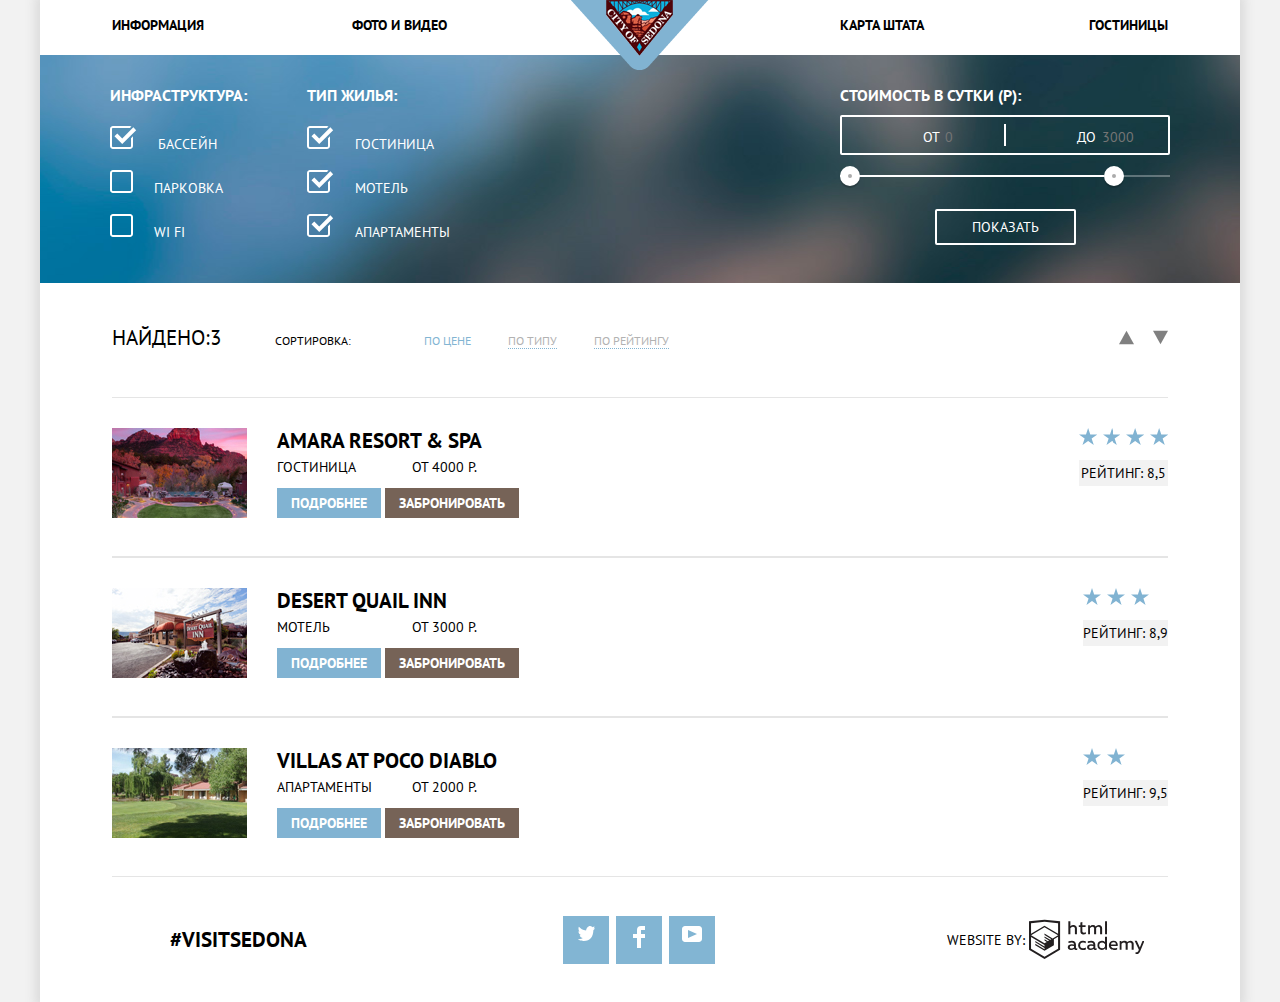
==== catalog.html @ 6112db18 "поправь иконки соц сетей в футере" ====
<!DOCTYPE html>
<html lang="ru">
  <head>
    <meta charset="utf-8">
    <title>HTML Academy: Седона</title>
    <link href="https://fonts.googleapis.com/css?family=PT+Sans:400,700&amp;subset=cyrillic" rel="stylesheet">
    <link href="css/normalize.css" rel="stylesheet"> 
    <link href="css/style.css" rel="stylesheet"> 
  </head>

  <body>
    <div class="main-containter">
      <header class="header">
        <nav class="main-menu">
          <ul class ="main-menu__list">
            <li class="main-menu__item">
              <a class="main-menu__link" href="#">Информация</a>
            </li>
            <li class="main-menu__item">
              <a class="main-menu__link" href="#">Фото и видео</a>
            </li>
            <li class="main-menu__item">
              <a class="main-menu__link" href="#">Карта штата</a>
            </li>
            <li class="main-menu__item">
              <a class="main-menu__link" href="catalog.html">Гостиницы</a>
            </li>
          </ul>
          <a class="main-menu__logo" href="#">
            <img class="menu__logo" src="img/logo.png" alt="Sedona logo" width="138" height="70">
          </a>
        </nav>
      </header>

      <main class="main">
        <section class="hotel-filters">
          <h2 class="visually-hidden">Фильтр выбора отеля</h2>
          <form class="hotel-filters__form" method="get" action="https://echo.htmlacademy.ru">
            <fieldset class="hotel-filters__section">
              <legend class="hotel-filtes__title">Инфраструктура:</legend>
              <div class="hotel-filters__checkbox">
                <img src="img/checkbox-on.svg">
                <input id="filter__pool" type="checkbox" name="pool__item" checked>
                <label class="catalog__label" for="filter__pool">Бассейн</label>
              </div>
              <div class="hotel-filters__checkbox">
                <img src="img/checkbox-off.svg">
                <input id="filter__parking" type="checkbox" name="parking__item">
                <label class="catalog__label" for="filter__parking">Парковка</label>
              </div>
              <div class="hotel-filters__checkbox">
                <img src="img/checkbox-off.svg">
                <input id="filter__wifi" type="checkbox" name="wifi__item">
                <label class="catalog__label" for="filter__wifi">Wi Fi</label>
              </div>
            </fieldset>
            <fieldset class="hotel-filters__section">
              <legend class="hotel-filtes__title">Тип жилья:</legend>
              <div class="hotel-filters__checkbox">
                <img src="img/checkbox-on.svg">
                <input id="filter__hotel" type="checkbox" name="hotel__item" checked>
                <label class="catalog__label" for="filter__hotel">Гостиница</label>
              </div>
              <div class="hotel-filters__checkbox">
                <img src="img/checkbox-on.svg">
                <input id="filter__motel" type="checkbox" name="motel__item" checked>
                <label class="catalog__label" for="filter__motel">Мотель</label>
              </div>
              <div class="hotel-filters__checkbox">
                <img src="img/checkbox-on.svg">
                <input id="filter__apart" type="checkbox" name="apart__item" checked>
                <label class="catalog__label" for="filter__apart">Апартаменты</label>
              </div>
            </fieldset>
            <fieldset class="hotel-filters__section set-price">
              <legend class="hotel-filtes__title">Стоимость в сутки (Р):</legend>
              <div class="hotel-filters__price-range">
                <label class="catalog__label" for="filter-number__from-item">От <input id="filter-number__from-item"  type="number" name="number__from-item" placeholder='0'></label>
                <label class="catalog__label" for="filter-number__before-item">До <input id="filter-number__before-item" type="number" name="number__before-item" placeholder='3000'></label>   
              </div>
              <div class="hotel-filters__price-contorls">
                <p class="visually-hidden">Ползунок</p>
                <div class="scale">
                  <div class="bar"></div>
                </div>
                <div class="range-toggle range-toggle-min"></div>
                <div class="range-toggle range-toggle-max"></div>
              </div>
             <button class="button hotel-search__button" type="submit">Показать</button> 
           </fieldset>
          </form>
        </section>

        <section class="hotel__selected">
          <h2 class="visually-hidden"> Найденные отели</h2>
          <p>Найдено:3</p>
          <span>Сортировка:</span>
          <div class="hotel-sort__list">
            <ul class="sort__types">
              <li class="sort-type__item active"><a href="#">по цене</a></li>
              <li class="sort-type__item"><a href="#">по типу</a></li>
              <li class="sort-type__item"><a href="#">по рейтингу</a></li>
            </ul>
            <ul class="hotel-sort__way">
              <li class="sort-way__item">
                <a href="#">
                <svg width="15" height="15" id="svg" xmlns="http://www.w3.org/2000/svg" width="11" height="10" viewBox="0 0 11 10"><path fill="#231F20" d="M5.5 0L0 10h11z"/>
                </svg>
                </a>
              </li>
              <li class="sort-way__item">
                <a href="#">
                <svg width="15" height="15" id="svg" xmlns="http://www.w3.org/2000/svg" width="11" height="10" viewBox="0 0 11 10"><path fill="#231F20" d="M5.5 10L0 0h11"/></svg>
                </svg>
                </a>
              </li>
            </ul>
          </div>
        </section>
        <section class="hotels">
          <ul class="hotels__list">
            <li class="hotels__item">
                <a href="#" class="hotels__item-photo">
                  <img src="img/hotel-1-preview.jpg" alt="Amara Resort & Spa">
                </a>
                <div class="hotels__item-main">
                  <h2 class="hotels__item-title">Amara Resort & Spa</h2>
                  <div class="hotel__item-text">
                    <p class="hotels__item-type">Гостиница</p>
                    <p class="hotels__item-price">От 4000 р.</p>
                  </div>
                  <a class="about__button button" href="#">Подробнее</a>
                  <a class="rent__button button" href="#">Забронировать</a>
                </div>
                <div class="hotels__item-rating">
                  <div class="hotels__stars-grade star-4pc"></div>
                  <p class="hotels__text-grade">Рейтинг: 8,5</p>
                </div>
            </li>
            <li class="hotels__item">
                <a href="#" class="hotels__item-photo">
                  <img src="img/hotel-2-preview.jpg" alt="Amara Resort & Spa">
                </a>
                <div class="hotels__item-main">
                  <h2 class="hotels__item-title">DESERT QUAIL INN</h2>
                  <div class="hotel__item-text">
                    <p class="hotels__item-type">Мотель</p>
                    <p class="hotels__item-price">От 3000 р.</p>
                  </div>
                  <a class="about__button button" href="#">Подробнее</a>
                  <a class="rent__button button" href="#">Забронировать</a>
                </div>
                <div class="hotels__item-rating">
                  <div class="hotels__stars-grade star-3pc"></div>
                  <p class="hotels__text-grade">Рейтинг: 8,9</p>
                </div>
            </li>
            <li class="hotels__item">
                <a href="#" class="hotels__item-photo">
                  <img src="img/hotel-3-preview.jpg" alt="Amara Resort & Spa">
                </a>
                <div class="hotels__item-main">
                  <h2 class="hotels__item-title">VILLAS AT POCO DIABLO</h2>
                  <div class="hotel__item-text">
                    <p class="hotels__item-type">Апартаменты</p>
                    <p class="hotels__item-price">От 2000 р.</p>
                  </div>
                  <a class="about__button button" href="#">Подробнее</a>
                  <a class="rent__button button" href="#">Забронировать</a>
                </div>
                <div class="hotels__item-rating">
                  <div class="hotels__stars-grade star-2pc"></div>
                  <p class="hotels__text-grade">Рейтинг: 9,5</p>
                </div>
            </li>
          </ul>
        </section>
      </main>

      <footer class="footer">
        <span class="hashtag">#visitsedona</span>
        <ul class="social__list">
          <li class="social__item twitter">
            <span class="visually-hidden">twitter</span>
            <a href="#">
                <svg width="17" height="15" id="svg" xmlns="http://www.w3.org/2000/svg" xmlns:xlink="http://www.w3.org/1999/xlink" width="17" height="15" viewBox="0 0 17 15"><path fill="#FFF" d="M10.95.144c1.685-.496 2.984.27 3.577 1.179.673-.231 1.331-.481 2.011-.708a2.345 2.345 0 0 1-.857 1.768c.685.17 1.304-.491 1.304-.491-.169 1-1.006 1.788-1.563 2.024-.231 6.75-3.175 11.217-10.077 11.082h-.446c-.41 0-4.164-.46-4.898-1.887 2.271.196 3.893-.422 4.693-1.177-.96-.3-2.679-.477-2.979-2.95.349.106.564.228 1.19.119C1.705 8.247.374 7.53.448 5.33c.285.328 1.067.536 1.34.472C1.085 5.561-.182 2.442.894.85c1.818 1.854 3.735 3.606 7.152 3.773C8.254 2.33 9.183.793 10.95.144z"/>
                </svg>
            </a>
          </li>
          <li class="social__item facebook">
            <span class="visually-hidden">facebook</span>
            <a href="#">
                <svg width="12" height="22" id="svg" xmlns="http://www.w3.org/2000/svg" width="12" height="22" viewBox="0 0 12 22"><path fill="#FFF" d="M12 4V0H8a4 4 0 0 0-4 4v4H0v4h4v10h4V12h4V8H8V4h4z"/></svg>
            </a>
          </li>
          <li class="social__item youtube">
            <span class="visually-hidden">youtube</span>
            <a href="#">
                <svg width="20" height="16" id="svg" xmlns="http://www.w3.org/2000/svg" xmlns:xlink="http://www.w3.org/1999/xlink" width="20" height="16" viewBox="0 0 20 16"><path fill="#FFF" d="M17 0H3C1.35 0 0 1.35 0 3v10c0 1.65 1.35 3 3 3h14c1.65 0 3-1.35 3-3V3c0-1.65-1.35-3-3-3zM6.027 11.998V4.002L15.014 8l-8.987 3.998z"/></svg>
            </a>
          </li>
        </ul>
        <div class="footer__copyright">
          <a class="copyright" href="https://htmlacademy.ru/intensive/htmlcss">
          <span> Website by: </span>
            <svg width="115" height="41" id="svg" data-name="Layer 1" xmlns="http://www.w3.org/2000/svg" viewBox="0 0 113 39">
            <path id="svg" d="M46.84 28.22a2.07 2.07 0 0 0 .58-.11v1.4a3.41 3.41 0 0 1-1.24.22 1.75 1.75 0 0 1-1.75-1 5.08 5.08 0 0 1-3.3 1.13c-1.59 0-3.06-.87-3.06-2.68 0-2.24 2.08-2.93 3.9-2.93a11.63 11.63 0 0 1 2.28.26v-.31c0-1.09-.8-1.86-2.3-1.86a7.79 7.79 0 0 0-3.15.67v-1.79a10.72 10.72 0 0 1 3.35-.58c2.48 0 4 1.18 4 3.83v3.14a.57.57 0 0 0 .69.61zm-6.76-1.19a1.42 1.42 0 0 0 1.64 1.29 3.56 3.56 0 0 0 2.53-1v-1.51a10.21 10.21 0 0 0-1.9-.22c-1.1.01-2.27.35-2.27 1.45zM53.06 20.62a5.29 5.29 0 0 1 2.7.67v1.79a4.28 4.28 0 0 0-2.42-.73 2.89 2.89 0 1 0 0 5.76 5.26 5.26 0 0 0 2.55-.67v1.8a6.58 6.58 0 0 1-2.9.6 4.42 4.42 0 0 1-4.72-4.54 4.54 4.54 0 0 1 4.79-4.68zM65.84 28.22a2.07 2.07 0 0 0 .58-.11v1.4a3.41 3.41 0 0 1-1.24.22 1.75 1.75 0 0 1-1.75-1 5.08 5.08 0 0 1-3.3 1.13c-1.59 0-3.06-.87-3.06-2.68 0-2.24 2.08-2.93 3.9-2.93a11.63 11.63 0 0 1 2.28.26v-.31c0-1.09-.8-1.86-2.3-1.86a7.79 7.79 0 0 0-3.15.67v-1.79a10.72 10.72 0 0 1 3.35-.58c2.48 0 4 1.18 4 3.83v3.14a.57.57 0 0 0 .69.61zm-6.76-1.19a1.42 1.42 0 0 0 1.64 1.29 3.56 3.56 0 0 0 2.53-1v-1.51a10.21 10.21 0 0 0-1.9-.22c-1.11.01-2.27.35-2.27 1.45zM76.67 16.85v12.76h-1.76v-1.39a4.07 4.07 0 0 1-3.35 1.62 4.62 4.62 0 0 1 0-9.22 4 4 0 0 1 3.15 1.37v-5.14h2zm-4.76 5.48a2.9 2.9 0 0 0 0 5.8 3 3 0 0 0 2.79-1.84v-2.13a3.06 3.06 0 0 0-2.79-1.83zM82.99 20.62c3.48 0 4.68 2.81 4.12 5.34h-6.58c.22 1.57 1.75 2.22 3.35 2.22a6.41 6.41 0 0 0 2.77-.62v1.68a7.5 7.5 0 0 1-3.14.6c-2.68 0-5-1.53-5-4.61a4.39 4.39 0 0 1 4.48-4.61zm.09 1.62a2.39 2.39 0 0 0-2.57 2.26h4.85a2.06 2.06 0 0 0-2.28-2.26zM89.1 29.61v-8.75h1.73v1.09a4 4 0 0 1 2.92-1.33 3 3 0 0 1 2.73 1.4 4.33 4.33 0 0 1 3.06-1.4 3.21 3.21 0 0 1 3.32 3.52v5.47h-2V24.2a1.67 1.67 0 0 0-1.73-1.84 2.94 2.94 0 0 0-2.17 1.18V29.61h-2V24.2a1.67 1.67 0 0 0-1.73-1.84 3.11 3.11 0 0 0-2.32 1.35v5.91h-2zM111.47 20.86h2l-4.1 9.93c-.95 2.28-2.19 3-3.52 3a5 5 0 0 1-1.15-.15v-1.66a3 3 0 0 0 .89.13c.95 0 1.66-.67 2.17-2l.18-.44-4.16-8.82h2.13l3 6.6zM40.66 1.53v5a4 4 0 0 1 2.83-1.2A3.41 3.41 0 0 1 47.1 8.9v5.41h-2V9.15a1.9 1.9 0 0 0-2-2.1 3.08 3.08 0 0 0-2.44 1.46v5.8h-2V1.53h2zM52.43 2.42v3.12h3.17v1.71h-3.17v4c0 1.15.53 1.53 1.66 1.53a4.71 4.71 0 0 0 1.77-.35v1.68a7.14 7.14 0 0 1-2.35.38 2.68 2.68 0 0 1-3-2.88V7.23h-1.6V5.52h1.57V2.88zM58.1 14.29V5.54h1.73v1.09a4 4 0 0 1 2.92-1.33 3 3 0 0 1 2.73 1.4 4.33 4.33 0 0 1 3.06-1.4 3.21 3.21 0 0 1 3.32 3.52v5.47h-2V8.88a1.67 1.67 0 0 0-1.73-1.84 2.94 2.94 0 0 0-2.17 1.18V14.29h-2V8.88a1.67 1.67 0 0 0-1.73-1.84 3.11 3.11 0 0 0-2.32 1.35v5.91h-2zM74.72 1.52h1.95v12.76h-1.95zM15.44.02h-.16L0 1.62v28l15.28 9.09 15.28-9.09v-28zm13.12 28.45l-13.28 7.9L2 28.47V16.99l13.22 7.87v1.43l-9.07-5.4v1.38l9.11 5.47v1.46l-9.1-5.42v1.38l9.11 5.47 9.19-5.5V19.22l4.1-2.45v11.67zm0-13.16l-3.65 2.14-1.68 1-8-4.76v1.38l6.84 4.07h-.06l-.15.09-1 .57-5.64-3.36v1.38l4.45 2.65-1.05.7-3.36-2v1.38l2.21 1.3-2.25 1.35-13.16-7.82 13.17-7.92zm0-1.39L15.21 6.05l-13.2 7.86V3.41l13.28-1.39 13.28 1.39v10.51z" fill="#231f20"/>
          </svg>
        </a>
        </div>
      </footer>
    </div>
  </body>
</html>
---- css/style.css ----
body {
    margin: 0;
    padding: 0;
    font-family: "PT Sans", Arial, sans-serif;
    font-size: 14px;
    line-height: 26px;
    text-transform: uppercase;
    text-align: center;
    background-color: #f2f2f2;
}

a {
    text-decoration: none;
}

/*СТИЛЬ ДЛЯ НЕВИДИМЫХ БЛОКОВ*/

.visually-hidden {
    position: absolute;
    clip: rect(0 0 0 0);
    width: 1px;
    height: 1px;
    margin: -1px;
}

/*КОНТЕЙНЕР ДЛЯ СОДЕРЖИМОГО СТРАНИЦЫ*/

.main-containter {
    width: 1200px;
    margin: 0 auto;
    background-color: #ffffff;
    box-shadow: 0 0 10px 5px #dbdbdb;
}

/*ОБЩИЙ СТИЛЬ ДЛЯ КНОПОК И ЭЛЕМЕНТОВ ПОД НЕГО МАСКИРУЮЩИХСЯ*/

.button {
    font: inherit;
    background-color: #766357;
    text-align: center;
    color: #ffffff;
    vertical-align: middle;
    text-transform: uppercase;
    border: none;
}

/*СТИЛИ ГЛАВНОГО МЕНЮ*/

.main-menu {
    display: flex;
    margin: 0 auto;
}

.main-menu__list {
    font-weight: bold;
    list-style: none;
    display: flex;
    width: 1200px;
    margin: 0;
    padding: 0 72px;
}

.main-menu__item {
    width: 240px;
    padding-top: 12px;
    padding-bottom: 17px;
}

.main-menu__list li:first-child { 
    text-align: left;
}

.main-menu__list li:nth-child(2) {
    text-align: left;
}

.main-menu__list li:nth-child(3) {
    text-align: right;
    padding-left: 92px;
}

.main-menu__list li:last-child {
    text-align: right;
    padding-left: 4px;
}  

.main-menu a {
    color: #000000;
}

.main-menu a:hover {
    color: #a3c7de;
}

.main-menu a:active {
    color: #b2b2b2;
}

.main-menu__logo {
    position: absolute;
    left: calc(50% - 69px); 
}

/*СТИЛИ ГЛАВНОГО РАЗДЕЛА*/
/*БЛОК С ПРОМО БАНЕРОМ*/

.promo__banner {
    width: 100%;
    min-height: 508px;
    background-color: #5c87af;
    background-image: url("../img/promo-mask.png"), url("../img/promo-background.jpg");
    background-position: 0 bottom, 0 -56px; 
    background-repeat: no-repeat;
}

.promo__banner img {
    padding-top: 76px;
}

.promo__title {
    font-size: 21px;
    font-weight: bold;
    margin-top: 60px;
}

.promo__description {
    margin-top:27px;
}

/*СЕКЦИЯ С ПРИЧИНАМИ */

.advantages {
    padding-top: 38px;
}

.advantages__list,
.non-list__advantages {
    list-style: none;
    display: flex;
    flex-wrap: wrap;
    margin: 0;
    padding: 0;
}

.advantages__item {
    line-height: 21px;
    background-color: #efefef;
}

.advantages__description {
    width: 400px;
    min-height: 256px;
}

.advantages__item h2 {
    font-size: 21px;
    margin: 0;
    padding-top: 46px; 
    padding-bottom: 24px;
}


.advantages__item p {
    padding-top: 21px;
    margin: 0;
    padding-bottom: 60px;
}

.advantages__item.detailed {
    display: flex;
    background-color: #82b4d3;
    color: #ffffff;
}

.advantages__item.detailed img {
    width: 800px;
}

.non-list__advantages {
    display: flex;
}

.non-list__item div {
    min-height:330px;
    background-color: #ffffff;
}

.non-list__item img{
    padding-top: 58px;
}

.non-list__item h2 {
    padding-top: 25px;
}

.non-list__item p {
    padding-top: 0px;
}



/*СЕКЦИЯ С ФОРМОЙ ПОИСКА*/

.map {
    height:473px;
}

.search-hotels {
    position: relative;
    margin:0 auto;
}

.search-hotels__title {
    font-size: 30px;
    margin-top: 55px;
}

.search-hotels__text {
    line-height: 24px;
    margin-top: 28px;
    margin-bottom: 0;
}

.search-hotels label {
    font-weight: bold;
}

/*СТИЛИ ФОРМЫ В БЛОКЕ ПОИСКА*/

.search-hotels__form {
    position: absolute;
    left: 0;
    right: 0;
    border: 0px;
    margin: 0 auto;
    padding: 55px;
    width: 458px;
    min-height: 285px;
    background-color: #ffffff;
}

.arrival__input,
.departure__input {
    text-align: left;
    margin-bottom: 29px;
}

.search-hotels__form label {
    vertical-align: middle;
}

.arrival__input input,
.departure__input input {
    width: 340px;
    height: 35px;
    margin-left: 16px;
}

.arrival__input input {
    margin-left: 19px;
}

.amount__input {
    display:flex;
}

.amount__input input {
    width: 34px;
    height: 34px;
    margin: 0;
    padding: 0;
}

.amount__input button {
    width:38px;
    height:38px;
    margin:0;
    padding:0;
}

.children__input {
    margin-left: auto;
}

.children__input,
.adults__input {
    display: flex;
    justify-content: center;
}

.adults__input label {
    margin-right: 36px;
}

.search-hotels__button {
    background-color: #81b3d2;
    font-size: 21px;
    font-weight: bold;
    margin-top: 54px;
    width:100%;
    padding:15px 0;
}

.search-hotels__button:hover {
    background-color: #669ec0;
}

.search-hotels__button:active {
    color: #88b6d1;
    background-color: #5496bd;
}

.open-form {
    padding: 29px 140px;
    font-size: 21px;
    font-weight: bold;
    margin-top: 49px;
    margin-bottom:0;
}

.open-form:hover {
    background-color: #604e43;
}

.open-form:active {
    color: #76685f;
    background-color: #503e33;
}

.form-input {
    border: none;
    border: 2px solid #f3f3f3;
    background-color: #f3f3f3;
}

.form-input:hover {
    background-color: #ececec;
    border: 2px solid #ececec;
}

.form-input:focus {
    border: 2px solid #e6e6e6;
    background-color: #ffffff;
    outline: none;
}

.calendar-button {
    background-color: #ececec;
    opacity: 0.4;
}

.calendar-button:hover {
    opacity: 1;
}

.minus {
    font-size: 21px;
    font-weight: bold;
    color: #000000;
    background-color: #ececec;
    opacity: 0.4;
}

.minus:hover {
    opacity: 1;
}

.minus:active {
    color: #82b5d3;
}

.plus {
    font-size: 21px;
    font-weight: bold;
    color: #000000;
    background-color: #ececec;
    opacity: 0.4;
}

.plus:hover {
    opacity: 1;
}

.plus:active {
    color: #82b5d3;
}

/*СТИЛИ ДЛЯ ЭЛЕМЕНТОВ ФУТЕРА*/

.footer {
    position: relative;
    z-index: 3;
    height:125px;
    background-color: rgba(255, 255, 255, 0.9);
    display: flex;
    align-items: center;
}

/* CТИЛИ ХЕШТЕГА */

.hashtag {
    font-size: 21px;
    margin: 0;
    font-weight: bold;
    margin-left: 130px;
}

/* CТИЛИ ИКОНОК СОЦ.СЕТЕЙ */

.social__list{
    list-style: none;
    display: flex;
    margin-left: 256px;
    padding: 0;
}

.social__item {
    width: 46px;
    height: 48px;
    background-color: #82b5d3;
    margin-right: 7px;
}

.twitter svg,
.facebook svg,
.youtube svg {
    margin-top: 10px;
}

.twitter:hover,
.facebook:hover,
.youtube:hover {
    background-color: #669fc2;
}

.twitter:active,
.facebook:active,
.youtube:active {
    background-color: #5397be;
}

.twitter:active path,
.facebook:active path,
.youtube:active path {
    fill: #82b5d3;
}


/* CТИЛИ БЛОКА КОПИРАЙТ */

.footer__copyright {
    margin-left: 225px;
}

.copyright {
  padding: 0;
  margin: 0;
  color: #000000;
}

.copyright span,
.copyright svg {
  display: inline-block;
  vertical-align: middle;
}

.copyright:hover span {
  color: #81b3d2;
}

.copyright:hover path {
  fill: #81b3d2;
}

.copyright:active span {
  color: #bdbbbc;
}

.copyright:active path {
  fill: #bdbbbc;
}

/*СТИЛИ ДЛЯ СТРАНИЦЫ CATALOG.HTML*/
/* СТИЛИ ДЛЯ СЕКЦИИ С ФИЛЬТРАМИ ПОИСКА */

.hotel-filters {
    line-height: 21px;
    color: #ffffff;
    background-image: url("../img/filter_background.jpg"); 
    background-repeat: no-repeat;
    background-position: 42%;
    width:100%;
}

/*СТИЛИ ФОРМЫ*/

.hotel-filters__form {
    display: flex;
    padding: 30px 70px 25px;
}

.hotel-filters__form fieldset:first-child {
    margin-right: 60px;
}


.hotel-filters__section {
    border: 0;
    margin: 0;
    padding: 0;
}

/*СЛОЖНАЯ ФОРМА*/
.hotel-filters__section.set-price {
    margin-left:auto;
    width: 330px;
}

.hotel-filters__section.set-price legend {
    margin-bottom: 9px;
}

.hotel-filters__price-range {
    position: relative;
    height: 36px;
    margin-bottom: 20px;
    border: 2px solid #ffffff;
    border-radius: 2px;
    font-size: 0;
}

.hotel-filters__price-range::after {
    content: "";
    position: absolute;
    top: 50%;
    left: 50%;
    width: 2px;
    height: 22px;
    background: #ffffff;
    transform: translate(-50%, -50%);
}

.hotel-filters__price-range label {
    display: inline-block;
    font-size: 14px;
    line-height: 38px;
    vertical-align: top;
    cursor: pointer;
    width: 90px;
    padding-left: 65px;
}

.hotel-filters__price-range input {
    width: 50px;
    margin: 0;
    color: inherit;
    font: inherit;
    background: none;
    border: none;
}

.hotel-filters__price-contorls {
    position: relative;
    margin-bottom: 32px;
}

.hotel-filters__price-contorls .scale {
    height: 2px;
    background: rgba(255, 255, 255, 0.3);
}

.hotel-filters__price-contorls .bar {
    width: 80%;
    height: 2px;
    background: #ffffff;
}

.range-toggle {
    position: absolute;
    top: -9px;
    width: 4px;
    height: 4px;
    background: #ababab;
    border: 8px solid #ffffff;
    border-radius: 50%;
    box-shadow: 0 2px 1px 0 rgba(0, 1, 1, 0.2);
    cursor: pointer;
}

.range-toggle:hover {
    background: #1c4f80;
}

.range-toggle-min {
    left: 0;
}

.range-toggle-max {
    left: 80%;
}

.hotel-filters__checkbox {
    text-align: left;
    margin-bottom: 15px;
}

.hotel-filters legend {
    font-size: 16px;
    font-weight: bold;
    text-align: left;
    margin-bottom: 20px
}

.hotel-filters input[type="checkbox"] {
    opacity: 0;
}

.hotel-search__button {
    display: block;
    margin: 0 auto;
    padding: 6px 35px;
    font-size: 14px;
    line-height: 20px;
    color: #ffffff;
    text-transform: uppercase;
    background: transparent;
    border: 2px solid #ffffff;
    border-radius: 2px;
    cursor: pointer;}

.hotel-search__button:hover {
    color: #000000;
    background: #ffffff;
}

/* БЛОК С ВЫБОРОМ СПОСОБОВ ОТОБРАЖЕНИЯ ОТЕЛЕЙ */

.hotel-sort__list {
    width: 100%;
}

.hotel__selected {
    display: flex;
    align-items: baseline;
    width: 1056px;
    margin: 30px auto;
    padding: 0;
}

.hotel__selected p {
    font-size: 21px;
    margin:0;
    padding:0;
}

.hotel__selected span {
    font-size: 12px;
    margin-left: 54px;
}

.hotel-sort__list {
    display: flex;
    padding: 0;
    margin: 0;
}

.sort__types {
    list-style: none;
}

.sort-type__item {
    display: inline-block;
    margin-left: 33px;
}

.sort-type__item.active a {
    color: #82b5d3;
    border: none;
}

.sort-type__item a {
    font-size: 12px;
    line-height: 18px;
    border-bottom: 1px dotted #82b5d3;
    color:#b2b2b2;
}

.sort-type__item a:hover {
    color: #92bed9;
}

.sort-type__item a:active {
    color: #000000;
    border-bottom: none;
}

.hotel-sort__way {
    list-style: none;
    margin-left: auto;
}

.sort-way__item {
    display: inline-block;
}

.hotel-sort__way li:last-child {
    margin-left: 15px;
}

.sort-way__item path {
    fill: grey;
}

.sort-way__item:hover path {
    fill: black;
}

.sort-way__item:active path {
    fill: #92bed9
}


/* СЕКЦИЯ С НАЙДЕННЫМИ ОТЕЛЯМИ */

.hotels {
    width:1056px;
    margin:0 auto;
}

.hotels__list {
    list-style: none;
    margin:0;
    padding:0;
}

.hotels__item {
    display: flex; 
    align-items: flex-start;
    padding: 30px 0; 
    border-bottom: 1px solid #e5e5e5;
    border-top: 1px solid #e5e5e5;
}

.hotels__item-main {
    text-align: left;
    margin-left: 30px;
}

.hotels__item-title {
    font-size: 21px;
    font-weight: bold;
    margin:0;
    padding:0;
}

.hotels__item-title:hover {
    color: #82b5d3;
}

.hotels__item-title:active {
    color: #b2b2b2;
}

.hotel__item-text {
    display: flex;
    width: 200px;
    margin-bottom: 8px;
}


.hotel__item-text p {
    margin-top: 0;
    margin-bottom: 0;
}

.hotels__item-price {
    margin-left: auto;
}

.about__button {
    background-color: #81b3d2;
    font-size: 14px;
    font-weight: bold;
    padding:6px 14px;
}

.about__button:hover {
    background-color: #669ec0;
}

.about__button:active {
    color: #88b6d1;
    background-color: #5496bd;
}

.rent__button {
    font-size: 14px;
    font-weight: bold;
    padding:6px 14px;
}

.rent__button:hover {
    background-color: #604e43;
}

.rent__button:active {
    color: #76685f;
    background-color: #503e33;
}

.hotels__item-rating {
    margin-left: auto;
}

.hotels__stars-grade {
    width: 18px;
    height: 18px;
    background-image: url("../img/star.svg"); 
    background-repeat: space;
}

.star-4pc {
    width: 89px;   
}

.star-3pc {
    width: 66px;   
}

.star-2pc {
    width: 42px;   
}

.hotels__text-grade {
    background-color: #f2f2f2;
}
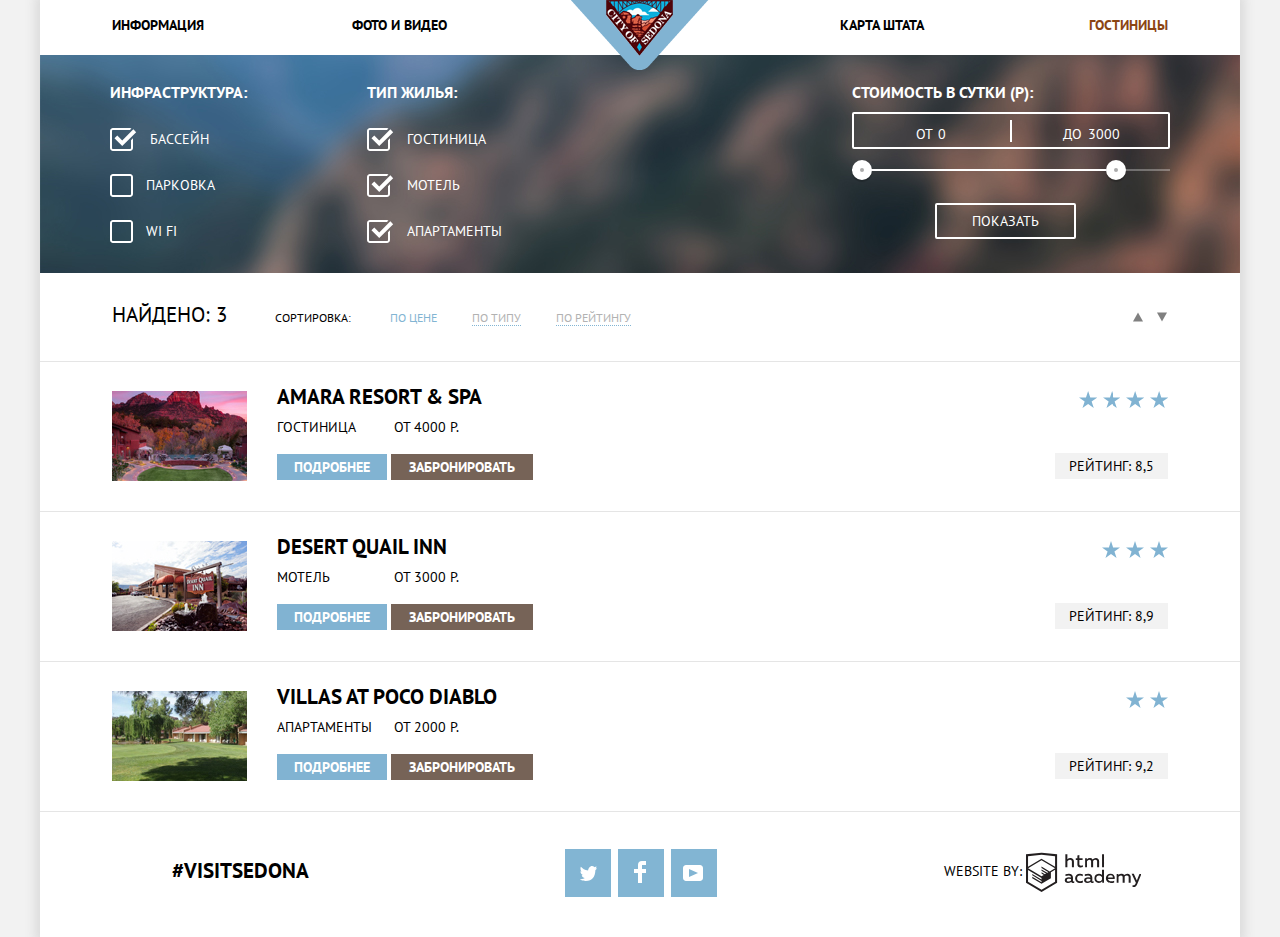
==== commit 3e3c5f3e: "приведи разметку в соответствие с макетом" ====
--- a/catalog.html
+++ b/catalog.html
@@ -14,7 +14,7 @@
         <nav class="main-menu">
           <ul class ="main-menu__list">
             <li class="main-menu__item">
-              <a class="main-menu__link" href="#">Информация</a>
+              <a class="main-menu__link" href="index.html">Информация</a>
             </li>
             <li class="main-menu__item">
               <a class="main-menu__link" href="#">Фото и видео</a>
@@ -23,7 +23,7 @@
               <a class="main-menu__link" href="#">Карта штата</a>
             </li>
             <li class="main-menu__item">
-              <a class="main-menu__link" href="catalog.html">Гостиницы</a>
+              <a class="main-menu__link current__page" href="catalog.html">Гостиницы</a>
             </li>
           </ul>
           <a class="main-menu__logo" href="#">
@@ -93,7 +93,7 @@
 
         <section class="hotel__selected">
           <h2 class="visually-hidden"> Найденные отели</h2>
-          <p>Найдено:3</p>
+          <p>Найдено: 3</p>
           <span>Сортировка:</span>
           <div class="hotel-sort__list">
             <ul class="sort__types">
@@ -104,13 +104,13 @@
             <ul class="hotel-sort__way">
               <li class="sort-way__item">
                 <a href="#">
-                <svg width="15" height="15" id="svg" xmlns="http://www.w3.org/2000/svg" width="11" height="10" viewBox="0 0 11 10"><path fill="#231F20" d="M5.5 0L0 10h11z"/>
+                <svg width="10" height="10" id="svg" xmlns="http://www.w3.org/2000/svg" width="11" height="10" viewBox="0 0 11 10"><path fill="#231F20" d="M5.5 0L0 10h11z"/>
                 </svg>
                 </a>
               </li>
               <li class="sort-way__item">
                 <a href="#">
-                <svg width="15" height="15" id="svg" xmlns="http://www.w3.org/2000/svg" width="11" height="10" viewBox="0 0 11 10"><path fill="#231F20" d="M5.5 10L0 0h11"/></svg>
+                <svg width="10" height="10" id="svg" xmlns="http://www.w3.org/2000/svg" width="11" height="10" viewBox="0 0 11 10"><path fill="#231F20" d="M5.5 10L0 0h11"/></svg>
                 </svg>
                 </a>
               </li>
@@ -170,7 +170,7 @@
                 </div>
                 <div class="hotels__item-rating">
                   <div class="hotels__stars-grade star-2pc"></div>
-                  <p class="hotels__text-grade">Рейтинг: 9,5</p>
+                  <p class="hotels__text-grade">Рейтинг: 9,2</p>
                 </div>
             </li>
           </ul>
--- a/css/style.css
+++ b/css/style.css
@@ -23,6 +23,10 @@
     margin: -1px;
 }
 
+.main-menu__link.current__page {
+    color: #8B4513;
+}
+
 /*КОНТЕЙНЕР ДЛЯ СОДЕРЖИМОГО СТРАНИЦЫ*/
 
 .main-containter {
@@ -174,6 +178,7 @@
 
 .advantages__item.detailed img {
     width: 800px;
+    background-color: ##8B4513;
 }
 
 .non-list__advantages {
@@ -196,7 +201,6 @@
 .non-list__item p {
     padding-top: 0px;
 }
-
 
 
 /*СЕКЦИЯ С ФОРМОЙ ПОИСКА*/
@@ -221,11 +225,24 @@
     margin-bottom: 0;
 }
 
-.search-hotels label {
-    font-weight: bold;
-}
-
 /*СТИЛИ ФОРМЫ В БЛОКЕ ПОИСКА*/
+
+.open-form {
+    padding: 29px 140px;
+    font-size: 21px;
+    font-weight: bold;
+    margin-top: 49px;
+    margin-bottom:0;
+}
+
+.open-form:hover {
+    background-color: #604e43;
+}
+
+.open-form:active {
+    color: #76685f;
+    background-color: #503e33;
+}
 
 .search-hotels__form {
     position: absolute;
@@ -233,70 +250,132 @@
     right: 0;
     border: 0px;
     margin: 0 auto;
-    padding: 55px;
+    padding: 54px;
     width: 458px;
     min-height: 285px;
     background-color: #ffffff;
 }
 
-.arrival__input,
-.departure__input {
-    text-align: left;
-    margin-bottom: 29px;
-}
-
-.search-hotels__form label {
+.arrival,
+.departure {
+    margin-bottom: 27px;
+    position: relative;
+    display:flex;
+    align-items: center
+}
+
+.search-hotels__label {
+    font-size:14px;
     vertical-align: middle;
-}
-
-.arrival__input input,
-.departure__input input {
-    width: 340px;
+    font-weight: bold
+}
+
+.form-input {
+    border: none;
+    border: 2px solid #f3f3f3;
+    background-color: #f3f3f3;
+    width: 330px;
     height: 35px;
-    margin-left: 16px;
-}
-
-.arrival__input input {
-    margin-left: 19px;
+    margin-left: auto;
+    font-weight: bold;
+    padding-left: 10px;
+}
+
+.form-input:hover {
+    background-color: #ececec;
+    border: 2px solid #ececec;
+}
+
+.form-input:focus {
+    border: 2px solid #e6e6e6;
+    background-color: #ffffff;
+    outline: none;
+}
+
+.form-input::placeholder {
+    color: #000000;
+    padding-left: 10px;
+} 
+
+.calendar__button {
+    position: absolute;
+    top: 10px;
+    right: 10px;
+}
+
+.calendar__button path {
+    fill: #a9a9a9;
+}
+
+.calendar__button:hover path {
+    fill: #000000;
+}
+
+.calendar__button:active path {
+    fill: #82b3d3;
+}
+
+.amount {
+    display: flex;
+}
+
+.adults__amount label {
+    margin-right: 41px;
+}
+
+.children__amount,
+.adults__amount {
+    display: flex;
+    justify-content: center;
+    align-items: center;
+}
+
+.children__amount {
+    margin-left: auto;
 }
 
 .amount__input {
-    display:flex;
-}
-
-.amount__input input {
     width: 34px;
-    height: 34px;
+    height: 38px;
     margin: 0;
     padding: 0;
-}
-
-.amount__input button {
+    background-color: #f2f2f2;
+    border: none;
+    text-align:center;
+    font-weight: bold;
+}
+
+.button.plus,
+.button.minus {
     width:38px;
     height:38px;
     margin:0;
     padding:0;
-}
-
-.children__input {
-    margin-left: auto;
-}
-
-.children__input,
-.adults__input {
-    display: flex;
-    justify-content: center;
-}
-
-.adults__input label {
-    margin-right: 36px;
+    background-color: #f2f2f2;
+    font-size: 21px;
+    font-weight: bold;
+    color: #aaaaaa
+}
+
+.button.plus:hover,
+.button.minus:hover {
+    color: #000000;
+}
+
+.button.plus:active,
+.button.minus:active {
+    color: #82b5d3
+}
+
+.children__amount .button.minus {
+    margin-left: 30px;
 }
 
 .search-hotels__button {
     background-color: #81b3d2;
     font-size: 21px;
     font-weight: bold;
-    margin-top: 54px;
+    margin-top: 56px;
     width:100%;
     padding:15px 0;
 }
@@ -308,81 +387,6 @@
 .search-hotels__button:active {
     color: #88b6d1;
     background-color: #5496bd;
-}
-
-.open-form {
-    padding: 29px 140px;
-    font-size: 21px;
-    font-weight: bold;
-    margin-top: 49px;
-    margin-bottom:0;
-}
-
-.open-form:hover {
-    background-color: #604e43;
-}
-
-.open-form:active {
-    color: #76685f;
-    background-color: #503e33;
-}
-
-.form-input {
-    border: none;
-    border: 2px solid #f3f3f3;
-    background-color: #f3f3f3;
-}
-
-.form-input:hover {
-    background-color: #ececec;
-    border: 2px solid #ececec;
-}
-
-.form-input:focus {
-    border: 2px solid #e6e6e6;
-    background-color: #ffffff;
-    outline: none;
-}
-
-.calendar-button {
-    background-color: #ececec;
-    opacity: 0.4;
-}
-
-.calendar-button:hover {
-    opacity: 1;
-}
-
-.minus {
-    font-size: 21px;
-    font-weight: bold;
-    color: #000000;
-    background-color: #ececec;
-    opacity: 0.4;
-}
-
-.minus:hover {
-    opacity: 1;
-}
-
-.minus:active {
-    color: #82b5d3;
-}
-
-.plus {
-    font-size: 21px;
-    font-weight: bold;
-    color: #000000;
-    background-color: #ececec;
-    opacity: 0.4;
-}
-
-.plus:hover {
-    opacity: 1;
-}
-
-.plus:active {
-    color: #82b5d3;
 }
 
 /*СТИЛИ ДЛЯ ЭЛЕМЕНТОВ ФУТЕРА*/
@@ -402,7 +406,8 @@
     font-size: 21px;
     margin: 0;
     font-weight: bold;
-    margin-left: 130px;
+    margin-left: 132px;
+    margin-bottom: 8px;
 }
 
 /* CТИЛИ ИКОНОК СОЦ.СЕТЕЙ */
@@ -411,20 +416,34 @@
     list-style: none;
     display: flex;
     margin-left: 256px;
+    margin-bottom: 17px;
     padding: 0;
 }
 
 .social__item {
+    position: relative;
     width: 46px;
     height: 48px;
     background-color: #82b5d3;
     margin-right: 7px;
 }
 
-.twitter svg,
-.facebook svg,
+.twitter svg {
+    position:absolute;
+    bottom: 33%;
+    left: 33%;
+}
+
+.facebook svg {
+    position:absolute;
+    bottom: 29%;
+    left: 35%;
+}
+
 .youtube svg {
-    margin-top: 10px;
+    position:absolute;
+    bottom: 33%;
+    left: 27%;
 }
 
 .twitter:hover,
@@ -449,7 +468,8 @@
 /* CТИЛИ БЛОКА КОПИРАЙТ */
 
 .footer__copyright {
-    margin-left: 225px;
+    margin-left: 220px;
+    margin-bottom: 4px;
 }
 
 .copyright {
@@ -458,22 +478,13 @@
   color: #000000;
 }
 
-.copyright span,
 .copyright svg {
   display: inline-block;
   vertical-align: middle;
 }
 
-.copyright:hover span {
-  color: #81b3d2;
-}
-
 .copyright:hover path {
   fill: #81b3d2;
-}
-
-.copyright:active span {
-  color: #bdbbbc;
 }
 
 .copyright:active path {
@@ -496,11 +507,11 @@
 
 .hotel-filters__form {
     display: flex;
-    padding: 30px 70px 25px;
+    padding: 27px 70px 7px;
 }
 
 .hotel-filters__form fieldset:first-child {
-    margin-right: 60px;
+    margin-right: 120px;
 }
 
 
@@ -513,7 +524,7 @@
 /*СЛОЖНАЯ ФОРМА*/
 .hotel-filters__section.set-price {
     margin-left:auto;
-    width: 330px;
+    width: 318px;
 }
 
 .hotel-filters__section.set-price legend {
@@ -522,7 +533,7 @@
 
 .hotel-filters__price-range {
     position: relative;
-    height: 36px;
+    height: 33px;
     margin-bottom: 20px;
     border: 2px solid #ffffff;
     border-radius: 2px;
@@ -547,7 +558,13 @@
     vertical-align: top;
     cursor: pointer;
     width: 90px;
-    padding-left: 65px;
+    padding-left:45px;
+    padding-right:13px;
+}
+
+
+.catalog__label input::placeholder{
+    color: #ffffff;
 }
 
 .hotel-filters__price-range input {
@@ -601,14 +618,16 @@
 
 .hotel-filters__checkbox {
     text-align: left;
-    margin-bottom: 15px;
+    margin-bottom: 23px;
+    display: flex;
+    align-items: center;
 }
 
 .hotel-filters legend {
     font-size: 16px;
     font-weight: bold;
     text-align: left;
-    margin-bottom: 20px
+    margin-bottom: 25px
 }
 
 .hotel-filters input[type="checkbox"] {
@@ -626,7 +645,9 @@
     background: transparent;
     border: 2px solid #ffffff;
     border-radius: 2px;
-    cursor: pointer;}
+    cursor: pointer;
+    margin-left: 83px;
+}
 
 .hotel-search__button:hover {
     color: #000000;
@@ -636,14 +657,16 @@
 /* БЛОК С ВЫБОРОМ СПОСОБОВ ОТОБРАЖЕНИЯ ОТЕЛЕЙ */
 
 .hotel-sort__list {
-    width: 100%;
+    width: 848px;
+    display: flex;
+    padding: 0;
 }
 
 .hotel__selected {
     display: flex;
     align-items: baseline;
     width: 1056px;
-    margin: 30px auto;
+    margin: 17px auto;
     padding: 0;
 }
 
@@ -655,13 +678,8 @@
 
 .hotel__selected span {
     font-size: 12px;
-    margin-left: 54px;
-}
-
-.hotel-sort__list {
-    display: flex;
-    padding: 0;
-    margin: 0;
+    margin-left: 48px;
+    margin-right: -32px;
 }
 
 .sort__types {
@@ -670,7 +688,7 @@
 
 .sort-type__item {
     display: inline-block;
-    margin-left: 33px;
+    margin-left: 31px;
 }
 
 .sort-type__item.active a {
@@ -704,7 +722,7 @@
 }
 
 .hotel-sort__way li:last-child {
-    margin-left: 15px;
+    margin-left: 10px;
 }
 
 .sort-way__item path {
@@ -723,7 +741,7 @@
 /* СЕКЦИЯ С НАЙДЕННЫМИ ОТЕЛЯМИ */
 
 .hotels {
-    width:1056px;
+    width:100%;
     margin:0 auto;
 }
 
@@ -735,10 +753,15 @@
 
 .hotels__item {
     display: flex; 
-    align-items: flex-start;
-    padding: 30px 0; 
+    padding-top: 29px;
+    padding-bottom: 18px;
+    padding-right: 72px;
+    padding-left: 72px;
+    border-top: 1px solid #e5e5e5;
+}
+
+.hotels__list li:last-child {
     border-bottom: 1px solid #e5e5e5;
-    border-top: 1px solid #e5e5e5;
 }
 
 .hotels__item-main {
@@ -747,6 +770,7 @@
 }
 
 .hotels__item-title {
+    line-height: 12px;
     font-size: 21px;
     font-weight: bold;
     margin:0;
@@ -763,8 +787,9 @@
 
 .hotel__item-text {
     display: flex;
-    width: 200px;
-    margin-bottom: 8px;
+    width: 182px;
+    margin-bottom: 12px;
+    margin-top: 11px;
 }
 
 
@@ -774,14 +799,14 @@
 }
 
 .hotels__item-price {
-    margin-left: auto;
+   margin-left: auto;
 }
 
 .about__button {
     background-color: #81b3d2;
     font-size: 14px;
     font-weight: bold;
-    padding:6px 14px;
+    padding: 4px 17px;
 }
 
 .about__button:hover {
@@ -796,7 +821,7 @@
 .rent__button {
     font-size: 14px;
     font-weight: bold;
-    padding:6px 14px;
+    padding: 4px 18px;
 }
 
 .rent__button:hover {
@@ -817,6 +842,7 @@
     height: 18px;
     background-image: url("../img/star.svg"); 
     background-repeat: space;
+    margin-left: auto;
 }
 
 .star-4pc {
@@ -833,6 +859,9 @@
 
 .hotels__text-grade {
     background-color: #f2f2f2;
-}
-
-
+    margin-top: 44px;
+    margin-left: auto;
+    padding: 0px 14px;
+}
+
+
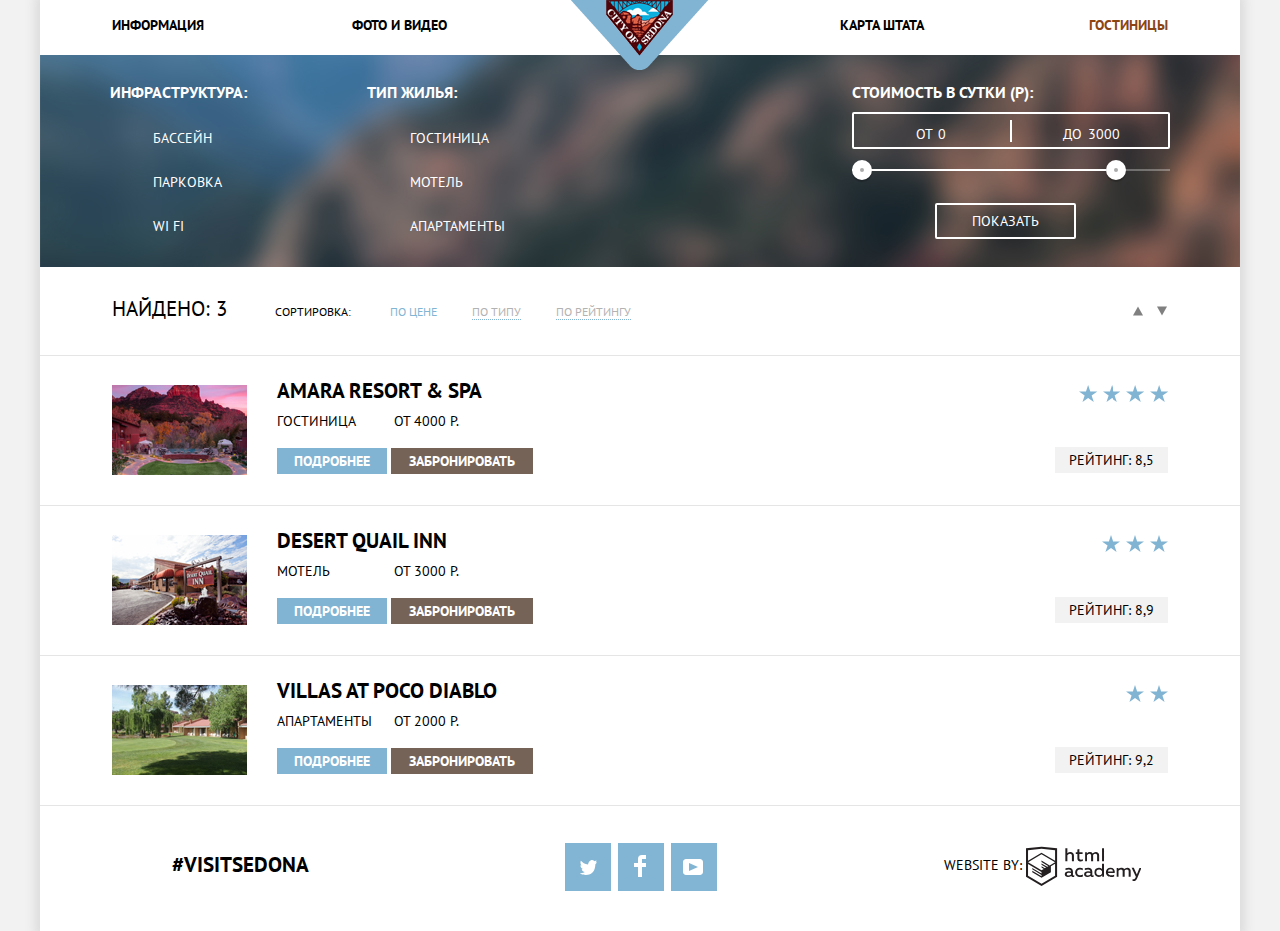
==== commit 41c0a370: "убери отступы, поправь чекбоксы" ====
--- a/catalog.html
+++ b/catalog.html
@@ -14,7 +14,7 @@
         <nav class="main-menu">
           <ul class ="main-menu__list">
             <li class="main-menu__item">
-              <a class="main-menu__link" href="index.html">Информация</a>
+              <a class="main-menu__link" href="#">Информация</a>
             </li>
             <li class="main-menu__item">
               <a class="main-menu__link" href="#">Фото и видео</a>
@@ -26,7 +26,7 @@
               <a class="main-menu__link current__page" href="catalog.html">Гостиницы</a>
             </li>
           </ul>
-          <a class="main-menu__logo" href="#">
+          <a class="main-menu__logo" href="index.html">
             <img class="menu__logo" src="img/logo.png" alt="Sedona logo" width="138" height="70">
           </a>
         </nav>
@@ -39,36 +39,30 @@
             <fieldset class="hotel-filters__section">
               <legend class="hotel-filtes__title">Инфраструктура:</legend>
               <div class="hotel-filters__checkbox">
-                <img src="img/checkbox-on.svg">
-                <input id="filter__pool" type="checkbox" name="pool__item" checked>
+                <input id="filter__pool" type="checkbox" name="pool__item" class="filter__checkbox" checked>
                 <label class="catalog__label" for="filter__pool">Бассейн</label>
               </div>
               <div class="hotel-filters__checkbox">
-                <img src="img/checkbox-off.svg">
-                <input id="filter__parking" type="checkbox" name="parking__item">
+                <input id="filter__parking" type="checkbox" name="parking__item" class="filter__checkbox">
                 <label class="catalog__label" for="filter__parking">Парковка</label>
               </div>
               <div class="hotel-filters__checkbox">
-                <img src="img/checkbox-off.svg">
-                <input id="filter__wifi" type="checkbox" name="wifi__item">
+                <input id="filter__wifi" type="checkbox" name="wifi__item" class="filter__checkbox">
                 <label class="catalog__label" for="filter__wifi">Wi Fi</label>
               </div>
             </fieldset>
             <fieldset class="hotel-filters__section">
               <legend class="hotel-filtes__title">Тип жилья:</legend>
               <div class="hotel-filters__checkbox">
-                <img src="img/checkbox-on.svg">
-                <input id="filter__hotel" type="checkbox" name="hotel__item" checked>
+                <input id="filter__hotel" type="checkbox" name="hotel__item" class="filter__checkbox" checked>
                 <label class="catalog__label" for="filter__hotel">Гостиница</label>
               </div>
               <div class="hotel-filters__checkbox">
-                <img src="img/checkbox-on.svg">
-                <input id="filter__motel" type="checkbox" name="motel__item" checked>
+                <input id="filter__motel" type="checkbox" name="motel__item" class="filter__checkbox" checked>
                 <label class="catalog__label" for="filter__motel">Мотель</label>
               </div>
               <div class="hotel-filters__checkbox">
-                <img src="img/checkbox-on.svg">
-                <input id="filter__apart" type="checkbox" name="apart__item" checked>
+                <input id="filter__apart" type="checkbox" name="apart__item" class="filter__checkbox" checked>
                 <label class="catalog__label" for="filter__apart">Апартаменты</label>
               </div>
             </fieldset>
@@ -104,13 +98,13 @@
             <ul class="hotel-sort__way">
               <li class="sort-way__item">
                 <a href="#">
-                <svg width="10" height="10" id="svg" xmlns="http://www.w3.org/2000/svg" width="11" height="10" viewBox="0 0 11 10"><path fill="#231F20" d="M5.5 0L0 10h11z"/>
+                <svg width="10" height="10"  xmlns="http://www.w3.org/2000/svg" viewBox="0 0 11 10"><path fill="#231F20" d="M5.5 0L0 10h11z"/>
                 </svg>
                 </a>
               </li>
               <li class="sort-way__item">
                 <a href="#">
-                <svg width="10" height="10" id="svg" xmlns="http://www.w3.org/2000/svg" width="11" height="10" viewBox="0 0 11 10"><path fill="#231F20" d="M5.5 10L0 0h11"/></svg>
+                <svg width="10" height="10" xmlns="http://www.w3.org/2000/svg" viewBox="0 0 11 10"><path fill="#231F20" d="M5.5 10L0 0h11"/>
                 </svg>
                 </a>
               </li>
@@ -183,27 +177,29 @@
           <li class="social__item twitter">
             <span class="visually-hidden">twitter</span>
             <a href="#">
-                <svg width="17" height="15" id="svg" xmlns="http://www.w3.org/2000/svg" xmlns:xlink="http://www.w3.org/1999/xlink" width="17" height="15" viewBox="0 0 17 15"><path fill="#FFF" d="M10.95.144c1.685-.496 2.984.27 3.577 1.179.673-.231 1.331-.481 2.011-.708a2.345 2.345 0 0 1-.857 1.768c.685.17 1.304-.491 1.304-.491-.169 1-1.006 1.788-1.563 2.024-.231 6.75-3.175 11.217-10.077 11.082h-.446c-.41 0-4.164-.46-4.898-1.887 2.271.196 3.893-.422 4.693-1.177-.96-.3-2.679-.477-2.979-2.95.349.106.564.228 1.19.119C1.705 8.247.374 7.53.448 5.33c.285.328 1.067.536 1.34.472C1.085 5.561-.182 2.442.894.85c1.818 1.854 3.735 3.606 7.152 3.773C8.254 2.33 9.183.793 10.95.144z"/>
+                <svg xmlns="http://www.w3.org/2000/svg" xmlns:xlink="http://www.w3.org/1999/xlink" width="17" height="15" viewBox="0 0 17 15"><path fill="#FFF" d="M10.95.144c1.685-.496 2.984.27 3.577 1.179.673-.231 1.331-.481 2.011-.708a2.345 2.345 0 0 1-.857 1.768c.685.17 1.304-.491 1.304-.491-.169 1-1.006 1.788-1.563 2.024-.231 6.75-3.175 11.217-10.077 11.082h-.446c-.41 0-4.164-.46-4.898-1.887 2.271.196 3.893-.422 4.693-1.177-.96-.3-2.679-.477-2.979-2.95.349.106.564.228 1.19.119C1.705 8.247.374 7.53.448 5.33c.285.328 1.067.536 1.34.472C1.085 5.561-.182 2.442.894.85c1.818 1.854 3.735 3.606 7.152 3.773C8.254 2.33 9.183.793 10.95.144z"/>
                 </svg>
             </a>
           </li>
           <li class="social__item facebook">
             <span class="visually-hidden">facebook</span>
             <a href="#">
-                <svg width="12" height="22" id="svg" xmlns="http://www.w3.org/2000/svg" width="12" height="22" viewBox="0 0 12 22"><path fill="#FFF" d="M12 4V0H8a4 4 0 0 0-4 4v4H0v4h4v10h4V12h4V8H8V4h4z"/></svg>
+                <svg  xmlns="http://www.w3.org/2000/svg" width="12" height="22" viewBox="0 0 12 22"><path fill="#FFF" d="M12 4V0H8a4 4 0 0 0-4 4v4H0v4h4v10h4V12h4V8H8V4h4z"/>
+                </svg>
             </a>
           </li>
           <li class="social__item youtube">
             <span class="visually-hidden">youtube</span>
             <a href="#">
-                <svg width="20" height="16" id="svg" xmlns="http://www.w3.org/2000/svg" xmlns:xlink="http://www.w3.org/1999/xlink" width="20" height="16" viewBox="0 0 20 16"><path fill="#FFF" d="M17 0H3C1.35 0 0 1.35 0 3v10c0 1.65 1.35 3 3 3h14c1.65 0 3-1.35 3-3V3c0-1.65-1.35-3-3-3zM6.027 11.998V4.002L15.014 8l-8.987 3.998z"/></svg>
+                <svg xmlns="http://www.w3.org/2000/svg" xmlns:xlink="http://www.w3.org/1999/xlink" width="20" height="16" viewBox="0 0 20 16"><path fill="#FFF" d="M17 0H3C1.35 0 0 1.35 0 3v10c0 1.65 1.35 3 3 3h14c1.65 0 3-1.35 3-3V3c0-1.65-1.35-3-3-3zM6.027 11.998V4.002L15.014 8l-8.987 3.998z"/>
+                </svg>
             </a>
           </li>
         </ul>
         <div class="footer__copyright">
           <a class="copyright" href="https://htmlacademy.ru/intensive/htmlcss">
           <span> Website by: </span>
-            <svg width="115" height="41" id="svg" data-name="Layer 1" xmlns="http://www.w3.org/2000/svg" viewBox="0 0 113 39">
+            <svg width="115" height="41" data-name="Layer 1" xmlns="http://www.w3.org/2000/svg" viewBox="0 0 113 39">
             <path id="svg" d="M46.84 28.22a2.07 2.07 0 0 0 .58-.11v1.4a3.41 3.41 0 0 1-1.24.22 1.75 1.75 0 0 1-1.75-1 5.08 5.08 0 0 1-3.3 1.13c-1.59 0-3.06-.87-3.06-2.68 0-2.24 2.08-2.93 3.9-2.93a11.63 11.63 0 0 1 2.28.26v-.31c0-1.09-.8-1.86-2.3-1.86a7.79 7.79 0 0 0-3.15.67v-1.79a10.72 10.72 0 0 1 3.35-.58c2.48 0 4 1.18 4 3.83v3.14a.57.57 0 0 0 .69.61zm-6.76-1.19a1.42 1.42 0 0 0 1.64 1.29 3.56 3.56 0 0 0 2.53-1v-1.51a10.21 10.21 0 0 0-1.9-.22c-1.1.01-2.27.35-2.27 1.45zM53.06 20.62a5.29 5.29 0 0 1 2.7.67v1.79a4.28 4.28 0 0 0-2.42-.73 2.89 2.89 0 1 0 0 5.76 5.26 5.26 0 0 0 2.55-.67v1.8a6.58 6.58 0 0 1-2.9.6 4.42 4.42 0 0 1-4.72-4.54 4.54 4.54 0 0 1 4.79-4.68zM65.84 28.22a2.07 2.07 0 0 0 .58-.11v1.4a3.41 3.41 0 0 1-1.24.22 1.75 1.75 0 0 1-1.75-1 5.08 5.08 0 0 1-3.3 1.13c-1.59 0-3.06-.87-3.06-2.68 0-2.24 2.08-2.93 3.9-2.93a11.63 11.63 0 0 1 2.28.26v-.31c0-1.09-.8-1.86-2.3-1.86a7.79 7.79 0 0 0-3.15.67v-1.79a10.72 10.72 0 0 1 3.35-.58c2.48 0 4 1.18 4 3.83v3.14a.57.57 0 0 0 .69.61zm-6.76-1.19a1.42 1.42 0 0 0 1.64 1.29 3.56 3.56 0 0 0 2.53-1v-1.51a10.21 10.21 0 0 0-1.9-.22c-1.11.01-2.27.35-2.27 1.45zM76.67 16.85v12.76h-1.76v-1.39a4.07 4.07 0 0 1-3.35 1.62 4.62 4.62 0 0 1 0-9.22 4 4 0 0 1 3.15 1.37v-5.14h2zm-4.76 5.48a2.9 2.9 0 0 0 0 5.8 3 3 0 0 0 2.79-1.84v-2.13a3.06 3.06 0 0 0-2.79-1.83zM82.99 20.62c3.48 0 4.68 2.81 4.12 5.34h-6.58c.22 1.57 1.75 2.22 3.35 2.22a6.41 6.41 0 0 0 2.77-.62v1.68a7.5 7.5 0 0 1-3.14.6c-2.68 0-5-1.53-5-4.61a4.39 4.39 0 0 1 4.48-4.61zm.09 1.62a2.39 2.39 0 0 0-2.57 2.26h4.85a2.06 2.06 0 0 0-2.28-2.26zM89.1 29.61v-8.75h1.73v1.09a4 4 0 0 1 2.92-1.33 3 3 0 0 1 2.73 1.4 4.33 4.33 0 0 1 3.06-1.4 3.21 3.21 0 0 1 3.32 3.52v5.47h-2V24.2a1.67 1.67 0 0 0-1.73-1.84 2.94 2.94 0 0 0-2.17 1.18V29.61h-2V24.2a1.67 1.67 0 0 0-1.73-1.84 3.11 3.11 0 0 0-2.32 1.35v5.91h-2zM111.47 20.86h2l-4.1 9.93c-.95 2.28-2.19 3-3.52 3a5 5 0 0 1-1.15-.15v-1.66a3 3 0 0 0 .89.13c.95 0 1.66-.67 2.17-2l.18-.44-4.16-8.82h2.13l3 6.6zM40.66 1.53v5a4 4 0 0 1 2.83-1.2A3.41 3.41 0 0 1 47.1 8.9v5.41h-2V9.15a1.9 1.9 0 0 0-2-2.1 3.08 3.08 0 0 0-2.44 1.46v5.8h-2V1.53h2zM52.43 2.42v3.12h3.17v1.71h-3.17v4c0 1.15.53 1.53 1.66 1.53a4.71 4.71 0 0 0 1.77-.35v1.68a7.14 7.14 0 0 1-2.35.38 2.68 2.68 0 0 1-3-2.88V7.23h-1.6V5.52h1.57V2.88zM58.1 14.29V5.54h1.73v1.09a4 4 0 0 1 2.92-1.33 3 3 0 0 1 2.73 1.4 4.33 4.33 0 0 1 3.06-1.4 3.21 3.21 0 0 1 3.32 3.52v5.47h-2V8.88a1.67 1.67 0 0 0-1.73-1.84 2.94 2.94 0 0 0-2.17 1.18V14.29h-2V8.88a1.67 1.67 0 0 0-1.73-1.84 3.11 3.11 0 0 0-2.32 1.35v5.91h-2zM74.72 1.52h1.95v12.76h-1.95zM15.44.02h-.16L0 1.62v28l15.28 9.09 15.28-9.09v-28zm13.12 28.45l-13.28 7.9L2 28.47V16.99l13.22 7.87v1.43l-9.07-5.4v1.38l9.11 5.47v1.46l-9.1-5.42v1.38l9.11 5.47 9.19-5.5V19.22l4.1-2.45v11.67zm0-13.16l-3.65 2.14-1.68 1-8-4.76v1.38l6.84 4.07h-.06l-.15.09-1 .57-5.64-3.36v1.38l4.45 2.65-1.05.7-3.36-2v1.38l2.21 1.3-2.25 1.35-13.16-7.82 13.17-7.92zm0-1.39L15.21 6.05l-13.2 7.86V3.41l13.28-1.39 13.28 1.39v10.51z" fill="#231f20"/>
           </svg>
         </a>
--- a/css/style.css
+++ b/css/style.css
@@ -125,6 +125,7 @@
     font-size: 21px;
     font-weight: bold;
     margin-top: 60px;
+    padding: 0 300px;
 }
 
 .promo__description {
@@ -163,11 +164,22 @@
     padding-bottom: 24px;
 }
 
-
 .advantages__item p {
     padding-top: 21px;
     margin: 0;
     padding-bottom: 60px;
+    padding-left: 58px;
+    padding-right: 58px;
+}
+
+.advantages__list li:nth-child(3) p {
+    padding-left: 48px;
+    padding-right: 48px;
+}
+
+.advantages__list li:first-child h2 {
+    padding-left: 93px;
+    padding-right: 93px;
 }
 
 .advantages__item.detailed {
@@ -178,7 +190,7 @@
 
 .advantages__item.detailed img {
     width: 800px;
-    background-color: ##8B4513;
+    background-color: #8B4513;
 }
 
 .non-list__advantages {
@@ -199,7 +211,7 @@
 }
 
 .non-list__item p {
-    padding-top: 0px;
+    padding: 0px 50px;
 }
 
 
@@ -271,14 +283,14 @@
 }
 
 .form-input {
-    border: none;
     border: 2px solid #f3f3f3;
     background-color: #f3f3f3;
-    width: 330px;
-    height: 35px;
+    width: 355px;
+    box-sizing: border-box;
     margin-left: auto;
     font-weight: bold;
-    padding-left: 10px;
+    padding: 10px;
+    padding-left: 20px;
 }
 
 .form-input:hover {
@@ -294,7 +306,6 @@
 
 .form-input::placeholder {
     color: #000000;
-    padding-left: 10px;
 } 
 
 .calendar__button {
@@ -320,7 +331,7 @@
 }
 
 .adults__amount label {
-    margin-right: 41px;
+    margin-right: 32px;
 }
 
 .children__amount,
@@ -364,7 +375,7 @@
 
 .button.plus:active,
 .button.minus:active {
-    color: #82b5d3
+    color: #82b5d3;
 }
 
 .children__amount .button.minus {
@@ -463,7 +474,6 @@
 .youtube:active path {
     fill: #82b5d3;
 }
-
 
 /* CТИЛИ БЛОКА КОПИРАЙТ */
 
@@ -617,10 +627,12 @@
 }
 
 .hotel-filters__checkbox {
+    position: relative;
     text-align: left;
     margin-bottom: 23px;
     display: flex;
     align-items: center;
+    padding-left: 30px;
 }
 
 .hotel-filters legend {
@@ -628,10 +640,27 @@
     font-weight: bold;
     text-align: left;
     margin-bottom: 25px
+
 }
 
 .hotel-filters input[type="checkbox"] {
     opacity: 0;
+}
+
+.hz label::before {
+  position: absolute;
+  display: block;
+  top: 0;
+  left: 0;
+  background-image: url(../img/checkbox-off.svg);
+  background-repeat: no-repeat;
+  width: 27px;
+  height: 24px;
+  content: "";
+}
+
+.filter__checkbox::checked + label::before {
+  background-image: url(../img/checkbox-on.svg);
 }
 
 .hotel-search__button {
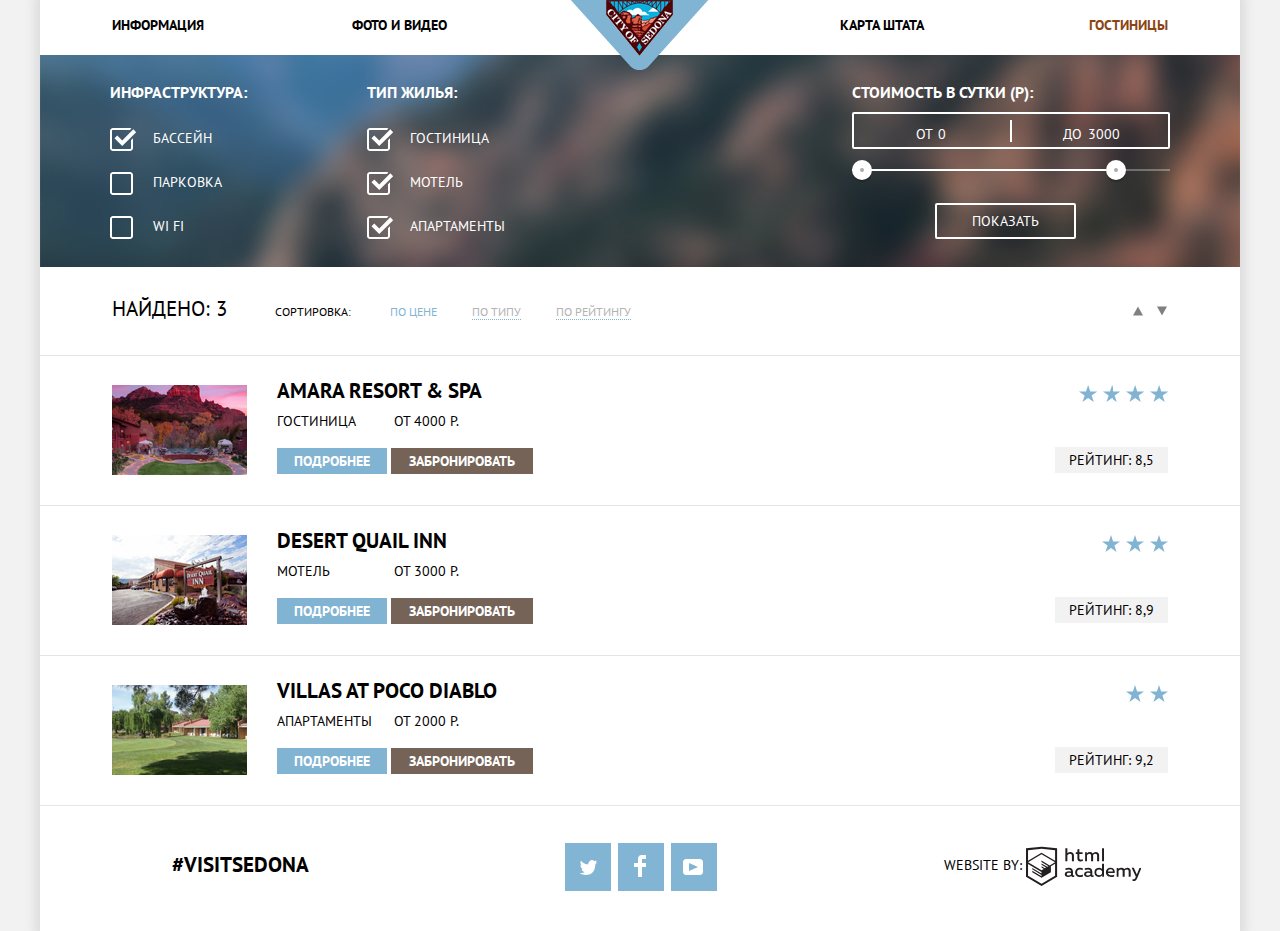
==== commit 17297793: "исправь ошибки в валидаторе" ====
--- a/catalog.html
+++ b/catalog.html
@@ -36,7 +36,7 @@
         <section class="hotel-filters">
           <h2 class="visually-hidden">Фильтр выбора отеля</h2>
           <form class="hotel-filters__form" method="get" action="https://echo.htmlacademy.ru">
-            <fieldset class="hotel-filters__section">
+            <fieldset class="hotel-filters__section checkbox">
               <legend class="hotel-filtes__title">Инфраструктура:</legend>
               <div class="hotel-filters__checkbox">
                 <input id="filter__pool" type="checkbox" name="pool__item" class="filter__checkbox" checked>
@@ -51,7 +51,7 @@
                 <label class="catalog__label" for="filter__wifi">Wi Fi</label>
               </div>
             </fieldset>
-            <fieldset class="hotel-filters__section">
+            <fieldset class="hotel-filters__section checkbox">
               <legend class="hotel-filtes__title">Тип жилья:</legend>
               <div class="hotel-filters__checkbox">
                 <input id="filter__hotel" type="checkbox" name="hotel__item" class="filter__checkbox" checked>
--- a/css/style.css
+++ b/css/style.css
@@ -202,7 +202,7 @@
     background-color: #ffffff;
 }
 
-.non-list__item img{
+.non-list__item svg{
     padding-top: 58px;
 }
 
@@ -647,7 +647,7 @@
     opacity: 0;
 }
 
-.hz label::before {
+.checkbox label::before {
   position: absolute;
   display: block;
   top: 0;
@@ -659,7 +659,7 @@
   content: "";
 }
 
-.filter__checkbox::checked + label::before {
+.filter__checkbox:checked + label::before {
   background-image: url(../img/checkbox-on.svg);
 }
 
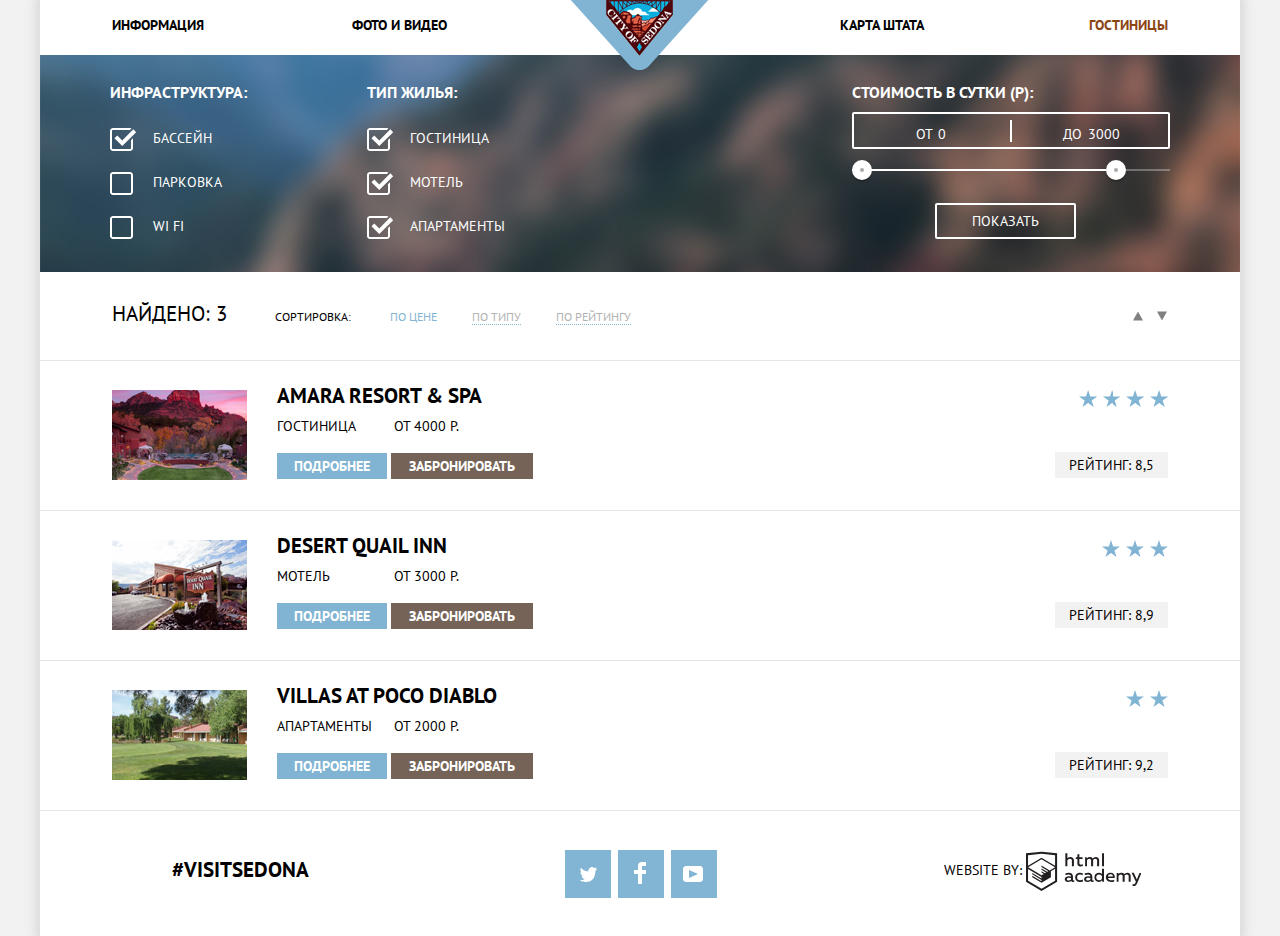
==== commit 264f51f8: "исправь поиск элементов через tab" ====
--- a/catalog.html
+++ b/catalog.html
@@ -171,31 +171,21 @@
         </section>
       </main>
 
+
       <footer class="footer">
         <span class="hashtag">#visitsedona</span>
-        <ul class="social__list">
-          <li class="social__item twitter">
-            <span class="visually-hidden">twitter</span>
-            <a href="#">
+        <div class="social__list">
+            <a href="#" class="social__item twitter">
                 <svg xmlns="http://www.w3.org/2000/svg" xmlns:xlink="http://www.w3.org/1999/xlink" width="17" height="15" viewBox="0 0 17 15"><path fill="#FFF" d="M10.95.144c1.685-.496 2.984.27 3.577 1.179.673-.231 1.331-.481 2.011-.708a2.345 2.345 0 0 1-.857 1.768c.685.17 1.304-.491 1.304-.491-.169 1-1.006 1.788-1.563 2.024-.231 6.75-3.175 11.217-10.077 11.082h-.446c-.41 0-4.164-.46-4.898-1.887 2.271.196 3.893-.422 4.693-1.177-.96-.3-2.679-.477-2.979-2.95.349.106.564.228 1.19.119C1.705 8.247.374 7.53.448 5.33c.285.328 1.067.536 1.34.472C1.085 5.561-.182 2.442.894.85c1.818 1.854 3.735 3.606 7.152 3.773C8.254 2.33 9.183.793 10.95.144z"/>
                 </svg>
             </a>
-          </li>
-          <li class="social__item facebook">
-            <span class="visually-hidden">facebook</span>
-            <a href="#">
-                <svg  xmlns="http://www.w3.org/2000/svg" width="12" height="22" viewBox="0 0 12 22"><path fill="#FFF" d="M12 4V0H8a4 4 0 0 0-4 4v4H0v4h4v10h4V12h4V8H8V4h4z"/>
-                </svg>
+            <a href="#" class="social__item facebook">
+                <svg xmlns="http://www.w3.org/2000/svg" width="12" height="22" viewBox="0 0 12 22"><path fill="#FFF" d="M12 4V0H8a4 4 0 0 0-4 4v4H0v4h4v10h4V12h4V8H8V4h4z"/></svg>
             </a>
-          </li>
-          <li class="social__item youtube">
-            <span class="visually-hidden">youtube</span>
-            <a href="#">
-                <svg xmlns="http://www.w3.org/2000/svg" xmlns:xlink="http://www.w3.org/1999/xlink" width="20" height="16" viewBox="0 0 20 16"><path fill="#FFF" d="M17 0H3C1.35 0 0 1.35 0 3v10c0 1.65 1.35 3 3 3h14c1.65 0 3-1.35 3-3V3c0-1.65-1.35-3-3-3zM6.027 11.998V4.002L15.014 8l-8.987 3.998z"/>
-                </svg>
+            <a href="#" class="social__item youtube">
+                <svg xmlns="http://www.w3.org/2000/svg" xmlns:xlink="http://www.w3.org/1999/xlink" width="20" height="16" viewBox="0 0 20 16"><path fill="#FFF" d="M17 0H3C1.35 0 0 1.35 0 3v10c0 1.65 1.35 3 3 3h14c1.65 0 3-1.35 3-3V3c0-1.65-1.35-3-3-3zM6.027 11.998V4.002L15.014 8l-8.987 3.998z"/></svg>
             </a>
-          </li>
-        </ul>
+        </div>
         <div class="footer__copyright">
           <a class="copyright" href="https://htmlacademy.ru/intensive/htmlcss">
           <span> Website by: </span>
--- a/css/style.css
+++ b/css/style.css
@@ -11,6 +11,16 @@
 
 a {
     text-decoration: none;
+}
+
+input[type='number']::-webkit-inner-spin-button,
+input[type='number']::-webkit-outer-spin-button {
+ -webkit-appearance: none;
+ margin: 0;
+}
+
+input[type=number] {
+   -moz-appearance:textfield;
 }
 
 /*СТИЛЬ ДЛЯ НЕВИДИМЫХ БЛОКОВ*/
@@ -270,7 +280,7 @@
 
 .arrival,
 .departure {
-    margin-bottom: 27px;
+    margin-bottom: 28px;
     position: relative;
     display:flex;
     align-items: center
@@ -285,12 +295,12 @@
 .form-input {
     border: 2px solid #f3f3f3;
     background-color: #f3f3f3;
-    width: 355px;
+    width: 346px;
     box-sizing: border-box;
     margin-left: auto;
     font-weight: bold;
     padding: 10px;
-    padding-left: 20px;
+    padding-left: 12px;
 }
 
 .form-input:hover {
@@ -331,7 +341,7 @@
 }
 
 .adults__amount label {
-    margin-right: 32px;
+    margin-right: 41px;
 }
 
 .children__amount,
@@ -427,7 +437,6 @@
     list-style: none;
     display: flex;
     margin-left: 256px;
-    margin-bottom: 17px;
     padding: 0;
 }
 
@@ -474,6 +483,8 @@
 .youtube:active path {
     fill: #82b5d3;
 }
+
+
 
 /* CТИЛИ БЛОКА КОПИРАЙТ */
 
@@ -517,7 +528,7 @@
 
 .hotel-filters__form {
     display: flex;
-    padding: 27px 70px 7px;
+    padding: 27px 70px 12px;
 }
 
 .hotel-filters__form fieldset:first-child {
@@ -584,6 +595,14 @@
     font: inherit;
     background: none;
     border: none;
+
+}
+
+ input::-webkit-outer-spin-button,
+ input::-webkit-inner-spin-button {
+    display: none; 
+    -webkit-appearance: none;
+    margin: 0; 
 }
 
 .hotel-filters__price-contorls {
@@ -657,6 +676,11 @@
   width: 27px;
   height: 24px;
   content: "";
+}
+
+.filter__checkbox:focus + label::before {
+  outline: thin dotted;
+  outline: 5px auto -webkit-focus-ring-color;
 }
 
 .filter__checkbox:checked + label::before {
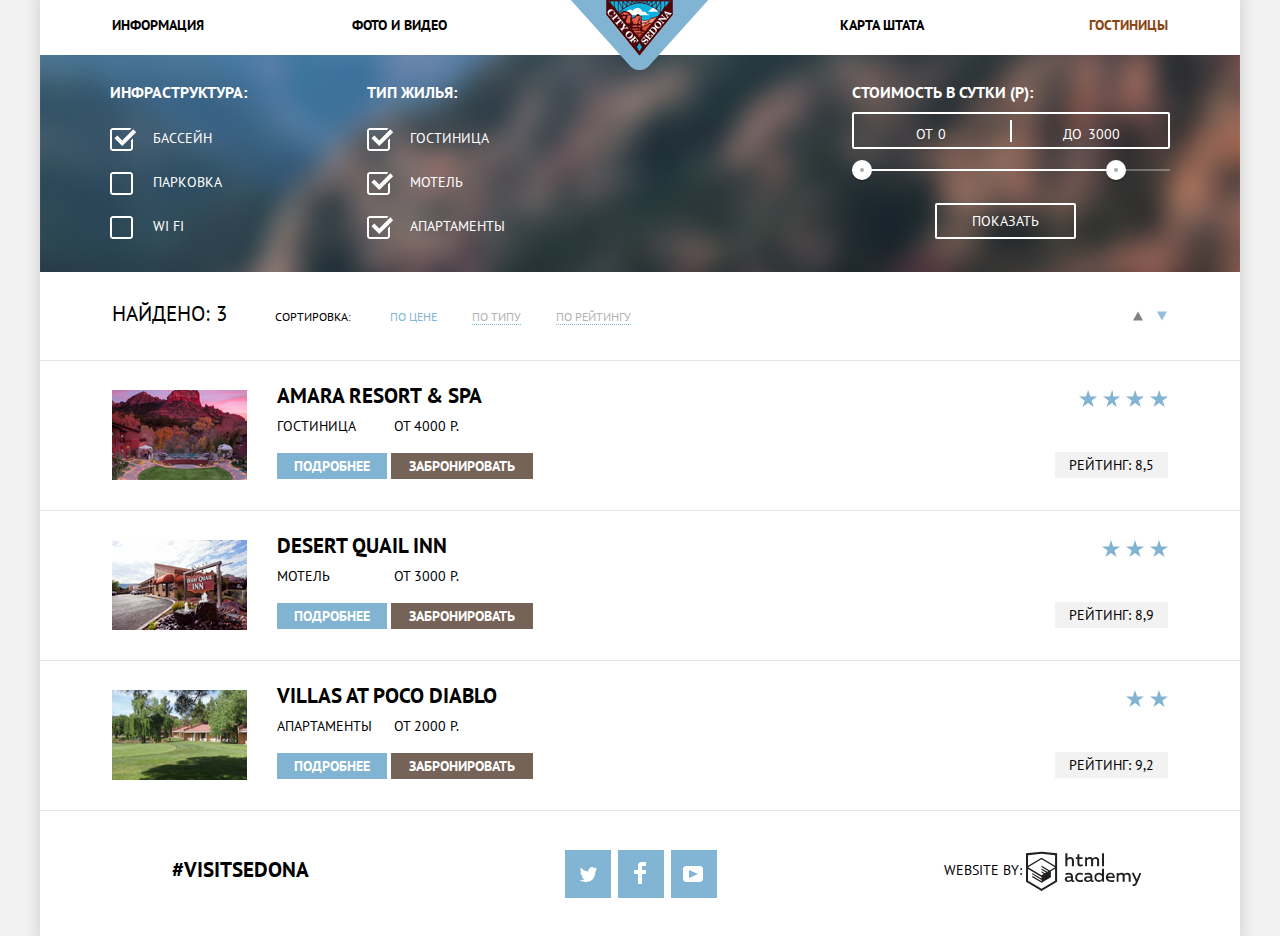
==== commit dcbeb9b5: "Б11. При наполнении контентом (как в макете) элементы каждой страницы соответствуют макету." ====
--- a/catalog.html
+++ b/catalog.html
@@ -102,7 +102,7 @@
                 </svg>
                 </a>
               </li>
-              <li class="sort-way__item">
+              <li class="sort-way__item active">
                 <a href="#">
                 <svg width="10" height="10" xmlns="http://www.w3.org/2000/svg" viewBox="0 0 11 10"><path fill="#231F20" d="M5.5 10L0 0h11"/>
                 </svg>
--- a/css/style.css
+++ b/css/style.css
@@ -200,6 +200,7 @@
 
 .advantages__item.detailed img {
     width: 800px;
+    height: 100%;
     background-color: #8B4513;
 }
 
@@ -208,7 +209,7 @@
 }
 
 .non-list__item div {
-    min-height:330px;
+    height: 100%;
     background-color: #ffffff;
 }
 
@@ -221,7 +222,10 @@
 }
 
 .non-list__item p {
-    padding: 0px 50px;
+    padding-left: 50px;
+    padding-top: 0px;
+    padding-right: 50px;
+    padding-bottom: 83px;
 }
 
 
@@ -717,10 +721,10 @@
 
 .hotel__selected {
     display: flex;
+    flex-wrap: wrap;
     align-items: baseline;
-    width: 1056px;
     margin: 17px auto;
-    padding: 0;
+    padding: 0 72px;
 }
 
 .hotel__selected p {
@@ -790,6 +794,9 @@
     fill: #92bed9
 }
 
+.sort-way__item.active path {
+    fill: #92bed9
+}
 
 /* СЕКЦИЯ С НАЙДЕННЫМИ ОТЕЛЯМИ */
 
@@ -849,6 +856,7 @@
 .hotel__item-text p {
     margin-top: 0;
     margin-bottom: 0;
+    max-width: 110px;
 }
 
 .hotels__item-price {
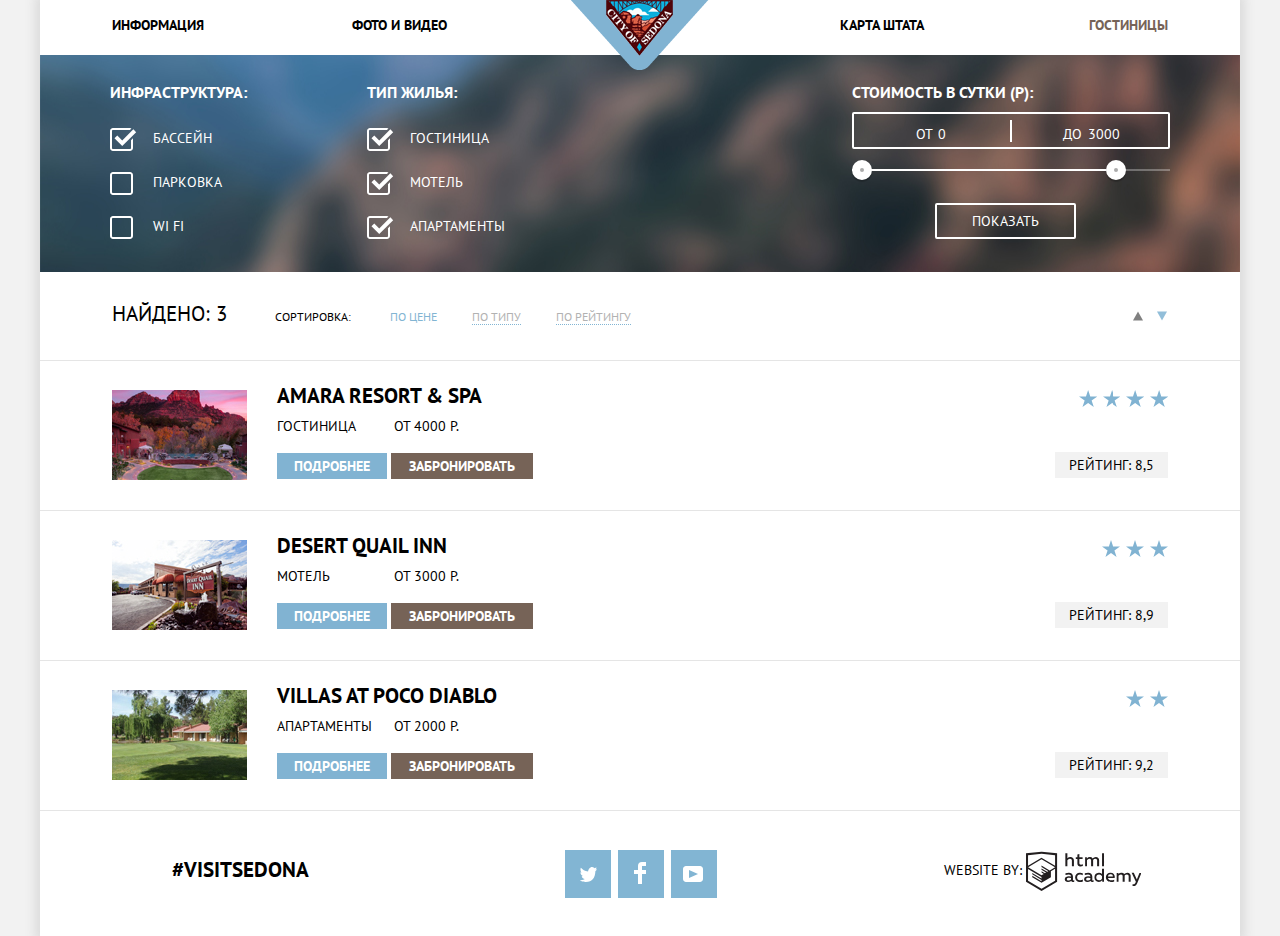
==== commit 54e52941: "Д1. У всех изображений в теге <img> прописан размер." ====
--- a/catalog.html
+++ b/catalog.html
@@ -115,7 +115,7 @@
           <ul class="hotels__list">
             <li class="hotels__item">
                 <a href="#" class="hotels__item-photo">
-                  <img src="img/hotel-1-preview.jpg" alt="Amara Resort & Spa">
+                  <img src="img/hotel-1-preview.jpg" alt="Amara Resort & Spa" width="135px" height="90px">
                 </a>
                 <div class="hotels__item-main">
                   <h2 class="hotels__item-title">Amara Resort & Spa</h2>
@@ -133,7 +133,7 @@
             </li>
             <li class="hotels__item">
                 <a href="#" class="hotels__item-photo">
-                  <img src="img/hotel-2-preview.jpg" alt="Amara Resort & Spa">
+                  <img src="img/hotel-2-preview.jpg" alt="Amara Resort & Spa" width="135px" height="90px">
                 </a>
                 <div class="hotels__item-main">
                   <h2 class="hotels__item-title">DESERT QUAIL INN</h2>
@@ -151,7 +151,7 @@
             </li>
             <li class="hotels__item">
                 <a href="#" class="hotels__item-photo">
-                  <img src="img/hotel-3-preview.jpg" alt="Amara Resort & Spa">
+                  <img src="img/hotel-3-preview.jpg" alt="Amara Resort & Spa" width="135px" height="90px">
                 </a>
                 <div class="hotels__item-main">
                   <h2 class="hotels__item-title">VILLAS AT POCO DIABLO</h2>
--- a/css/style.css
+++ b/css/style.css
@@ -34,7 +34,7 @@
 }
 
 .main-menu__link.current__page {
-    color: #8B4513;
+    color: #766357;
 }
 
 /*КОНТЕЙНЕР ДЛЯ СОДЕРЖИМОГО СТРАНИЦЫ*/
@@ -62,6 +62,7 @@
 
 .main-menu {
     display: flex;
+    position: relative;
     margin: 0 auto;
 }
 
@@ -671,24 +672,24 @@
 }
 
 .checkbox label::before {
-  position: absolute;
-  display: block;
-  top: 0;
-  left: 0;
-  background-image: url(../img/checkbox-off.svg);
-  background-repeat: no-repeat;
-  width: 27px;
-  height: 24px;
-  content: "";
+    position: absolute;
+    display: block;
+    top: 0;
+    left: 0;
+    background-image: url(../img/checkbox-off.svg);
+    background-repeat: no-repeat;
+    width: 27px;
+    height: 24px;
+    content: "";
 }
 
 .filter__checkbox:focus + label::before {
-  outline: thin dotted;
-  outline: 5px auto -webkit-focus-ring-color;
+    outline: thin dotted;
+    outline: 5px auto -webkit-focus-ring-color;
 }
 
 .filter__checkbox:checked + label::before {
-  background-image: url(../img/checkbox-on.svg);
+    background-image: url(../img/checkbox-on.svg);
 }
 
 .hotel-search__button {
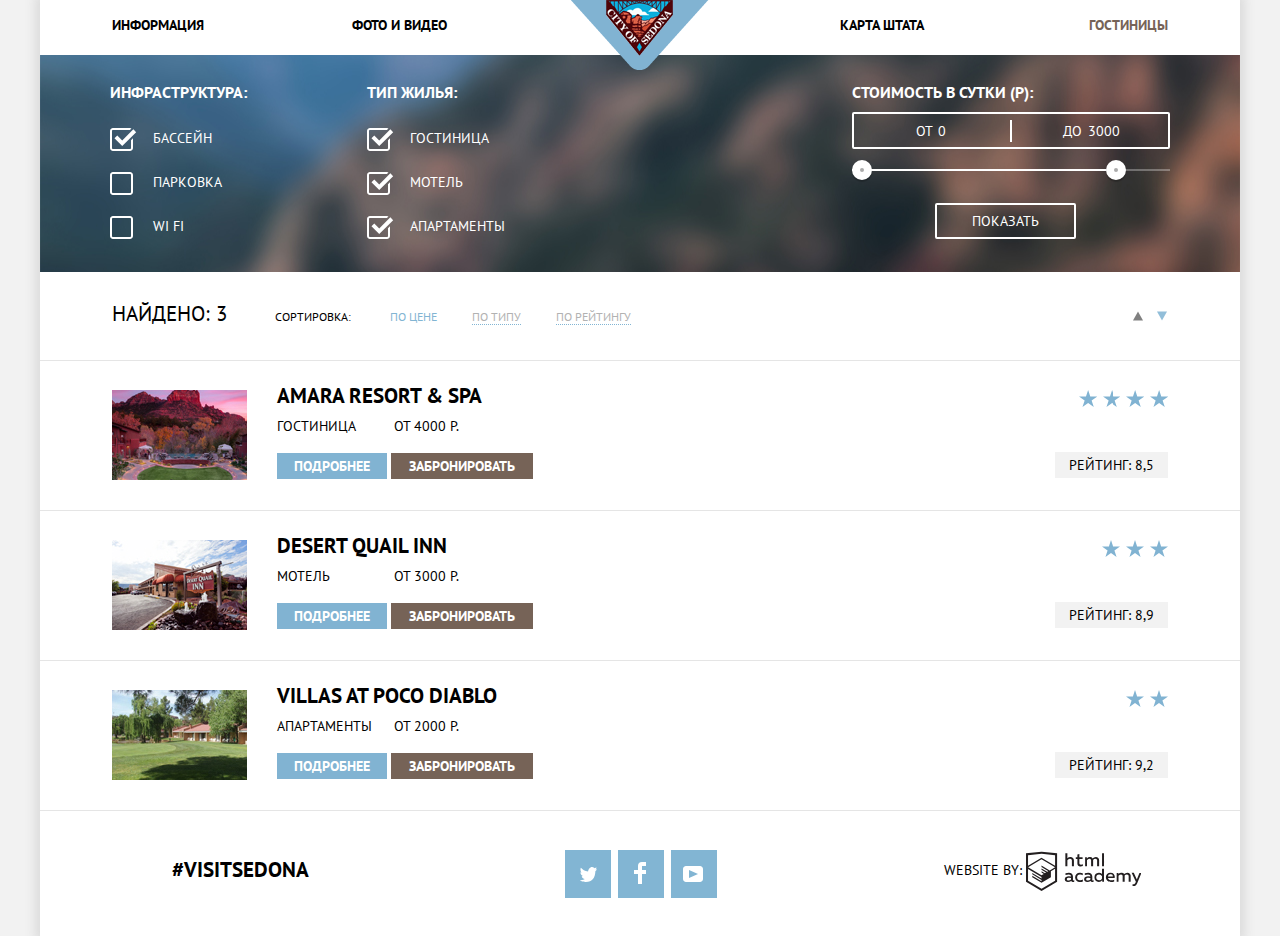
==== commit 9898c7bf: "сделай открытие окна, интерактивную карту, исправь мелкие ошибки, минимизируй код" ====
--- a/catalog.html
+++ b/catalog.html
@@ -5,7 +5,7 @@
     <title>HTML Academy: Седона</title>
     <link href="https://fonts.googleapis.com/css?family=PT+Sans:400,700&amp;subset=cyrillic" rel="stylesheet">
     <link href="css/normalize.css" rel="stylesheet"> 
-    <link href="css/style.css" rel="stylesheet"> 
+    <link href="css/style-min.css" rel="stylesheet"> 
   </head>
 
   <body>
@@ -115,7 +115,7 @@
           <ul class="hotels__list">
             <li class="hotels__item">
                 <a href="#" class="hotels__item-photo">
-                  <img src="img/hotel-1-preview.jpg" alt="Amara Resort & Spa" width="135px" height="90px">
+                  <img src="img/hotel-1-preview.jpg" alt="Amara Resort & Spa" width="135" height=90>
                 </a>
                 <div class="hotels__item-main">
                   <h2 class="hotels__item-title">Amara Resort & Spa</h2>
@@ -133,7 +133,7 @@
             </li>
             <li class="hotels__item">
                 <a href="#" class="hotels__item-photo">
-                  <img src="img/hotel-2-preview.jpg" alt="Amara Resort & Spa" width="135px" height="90px">
+                  <img src="img/hotel-2-preview.jpg" alt="Amara Resort & Spa" width="135" height="90">
                 </a>
                 <div class="hotels__item-main">
                   <h2 class="hotels__item-title">DESERT QUAIL INN</h2>
@@ -151,7 +151,7 @@
             </li>
             <li class="hotels__item">
                 <a href="#" class="hotels__item-photo">
-                  <img src="img/hotel-3-preview.jpg" alt="Amara Resort & Spa" width="135px" height="90px">
+                  <img src="img/hotel-3-preview.jpg" alt="Amara Resort & Spa" width="135" height="90">
                 </a>
                 <div class="hotels__item-main">
                   <h2 class="hotels__item-title">VILLAS AT POCO DIABLO</h2>
--- a/css/style-min.css
+++ b/css/style-min.css
@@ -0,0 +1 @@
+body{margin:0;padding:0;font-family:"PT Sans",Arial,sans-serif;font-size:14px;line-height:26px;text-transform:uppercase;text-align:center;background-color:#f2f2f2}a{text-decoration:none}input[type='number']::-webkit-inner-spin-button,input[type='number']::-webkit-outer-spin-button{-webkit-appearance:none;appearance:none;margin:0}input[type=number]{-moz-appearance:textfield}.visually-hidden{position:absolute;clip:rect(0 0 0 0);width:1px;height:1px;margin:-1px}.main-menu__link.current__page{color:#766357}.main-containter{width:1200px;margin:0 auto;background-color:#fff;box-shadow:0 0 10px 5px #dbdbdb}.button{font:inherit;background-color:#766357;text-align:center;color:#fff;vertical-align:middle;text-transform:uppercase;border:none}.main-menu{display:flex;position:relative;margin:0 auto}.main-menu__list{font-weight:700;list-style:none;display:flex;width:1200px;margin:0;padding:0 72px}.main-menu__item{width:240px;padding-top:12px;padding-bottom:17px}.main-menu__list li:first-child{text-align:left}.main-menu__list li:nth-child(2){text-align:left}.main-menu__list li:nth-child(3){text-align:right;padding-left:92px}.main-menu__list li:last-child{text-align:right;padding-left:4px}.main-menu a{color:#000}.main-menu a:hover{color:#a3c7de}.main-menu a:active{color:#b2b2b2}.main-menu__logo{position:absolute;left:calc(50% - 69px)}.promo__banner{width:100%;min-height:508px;background-color:#5c87af;background-image:url("../img/promo-mask.png"),url("../img/promo-background.jpg");background-position:0 bottom,0 -56px;background-repeat:no-repeat}.promo__banner img{padding-top:76px}.promo__title{font-size:21px;font-weight:700;margin-top:60px;padding:0 300px}.promo__description{margin-top:27px}.advantages{padding-top:38px}.advantages__list,.non-list__advantages{list-style:none;display:flex;flex-wrap:wrap;margin:0;padding:0}.advantages__item{line-height:21px;background-color:#efefef}.advantages__description{width:400px;min-height:256px}.advantages__item h2{font-size:21px;margin:0;padding-top:46px;padding-bottom:24px}.advantages__item p{padding-top:21px;margin:0;padding-bottom:60px;padding-left:60px;padding-right:60px}.advantages__list li:nth-child(3)p{padding-left:48px;padding-right:48px}.advantages__list li:first-child h2{padding-left:93px;padding-right:93px}.advantages__item.detailed{display:flex;background-color:#82b4d3;color:#fff}.advantages__item.detailed img{width:800px;height:100%;background-color:#8B4513}.non-list__advantages{display:flex}.non-list__item div{height:100%;background-color:#fff}.non-list__item svg{padding-top:58px}.non-list__item h2{padding-top:25px}.non-list__item p{padding-left:50px;padding-top:0;padding-right:50px;padding-bottom:83px}.map{height:473px}.search-hotels{position:relative;margin:0 auto}.search-hotels__title{font-size:30px;margin-top:55px}.search-hotels__text{line-height:24px;margin-top:28px;margin-bottom:0}.open-form{padding:29px 140px;font-size:21px;font-weight:700;margin-top:49px;margin-bottom:0}.open-form:hover{background-color:#604e43}.open-form:active{color:#76685f;background-color:#503e33}.search-hotels__form{position:absolute;left:0;right:0;border:0;margin:0 auto;padding:54px;width:458px;min-height:285px;background-color:#fff}.arrival,.departure{margin-bottom:28px;position:relative;display:flex;align-items:center}.search-hotels__label{font-size:14px;vertical-align:middle;font-weight:700}.form-input{border:2px solid #f3f3f3;background-color:#f3f3f3;width:346px;box-sizing:border-box;margin-left:auto;font-weight:700;padding:10px;padding-left:12px}.form-input:hover{background-color:#ececec;border:2px solid #ececec}.form-input:focus{border:2px solid #e6e6e6;background-color:#fff;outline:none}.form-input::placeholder{color:#000}.calendar__button{position:absolute;top:10px;right:10px}.calendar__button path{fill:#a9a9a9}.calendar__button:hover path{fill:#000000}.calendar__button:active path{fill:#82b3d3}.amount{display:flex}.adults__amount label{margin-right:41px}.children__amount,.adults__amount{display:flex;justify-content:center;align-items:center}.children__amount{margin-left:auto}.amount__input{width:34px;height:38px;margin:0;padding:0;background-color:#f2f2f2;border:none;text-align:center;font-weight:700}.button.plus,.button.minus{width:38px;height:38px;margin:0;padding:0;background-color:#f2f2f2;font-size:21px;font-weight:700;color:#aaa}.button.plus:hover,.button.minus:hover{color:#000}.button.plus:active,.button.minus:active{color:#82b5d3}.children__amount .button.minus{margin-left:30px}.search-hotels__button{background-color:#81b3d2;font-size:21px;font-weight:700;margin-top:56px;width:100%;padding:15px 0}.search-hotels__button:hover{background-color:#669ec0}.search-hotels__button:active{color:#88b6d1;background-color:#5496bd}.footer{position:relative;z-index:3;height:125px;background-color:rgba(255,255,255,0.9);display:flex;align-items:center}.hashtag{font-size:21px;margin:0;font-weight:700;margin-left:132px;margin-bottom:8px}.social__list{list-style:none;display:flex;margin-left:256px;padding:0}.social__item{position:relative;width:46px;height:48px;background-color:#82b5d3;margin-right:7px}.twitter svg{position:absolute;bottom:33%;left:33%}.facebook svg{position:absolute;bottom:29%;left:35%}.youtube svg{position:absolute;bottom:33%;left:27%}.twitter:hover,.facebook:hover,.youtube:hover{background-color:#669fc2}.twitter:active,.facebook:active,.youtube:active{background-color:#5397be}.twitter:active path,.facebook:active path,.youtube:active path{fill:#82b5d3}.footer__copyright{margin-left:220px;margin-bottom:4px}.copyright{padding:0;margin:0;color:#000}.copyright svg{display:inline-block;vertical-align:middle}.copyright:hover path{fill:#81b3d2}.copyright:active path{fill:#bdbbbc}.hotel-filters{background-image:url("../img/filter_background.jpg");background-color:#1e191a;background-repeat:no-repeat;background-position:42%;line-height:21px;color:#fff;width:100%}.hotel-filters__form{display:flex;padding:27px 70px 12px}.hotel-filters__form fieldset:first-child{margin-right:120px}.hotel-filters__section{border:0;margin:0;padding:0}.hotel-filters__section.set-price{margin-left:auto;width:318px}.hotel-filters__section.set-price legend{margin-bottom:9px}.hotel-filters__price-range{position:relative;height:33px;margin-bottom:20px;border:2px solid #fff;border-radius:2px;font-size:0}.hotel-filters__price-range::after{content:"";position:absolute;top:50%;left:50%;width:2px;height:22px;background:#fff;transform:translate(-50%,-50%)}.hotel-filters__price-range label{display:inline-block;vertical-align:top;font-size:14px;line-height:32px;cursor:pointer;width:90px;padding-left:45px;padding-right:13px}.catalog__label input::placeholder{color:#fff}.hotel-filters__price-range input{width:50px;margin:0;color:inherit;font:inherit;background:none;border:none}input::-webkit-outer-spin-button,input::-webkit-inner-spin-button{-webkit-appearance:none;appearance:none;display:none;margin:0}.hotel-filters__price-contorls{position:relative;margin-bottom:32px}.hotel-filters__price-contorls .scale{height:2px;background:rgba(255,255,255,0.3)}.hotel-filters__price-contorls .bar{width:80%;height:2px;background:#fff}.range-toggle{position:absolute;top:-9px;width:4px;height:4px;background:#ababab;border:8px solid #fff;border-radius:50%;box-shadow:0 2px 1px 0 rgba(0,1,1,0.2);cursor:pointer}.range-toggle:hover{background:#1c4f80}.range-toggle-min{left:0}.range-toggle-max{left:80%}.hotel-filters__checkbox{position:relative;text-align:left;margin-bottom:23px;display:flex;align-items:center;padding-left:30px}.hotel-filters legend{font-size:16px;font-weight:700;text-align:left;margin-bottom:25px}.hotel-filters input[type="checkbox"]{opacity:0}.checkbox label::before{position:absolute;display:block;top:0;left:0;background-image:url(../img/checkbox-off.svg);background-repeat:no-repeat;width:27px;height:24px;content:""}.filter__checkbox:focus + label::before{outline:thin dotted;outline:5px auto -webkit-focus-ring-color}.filter__checkbox:checked + label::before{background-image:url(../img/checkbox-on.svg)}.filter__checkbox:disabled + label::before{background-image:url(../img/checkbox-off-disabled.svg)}.filter__checkbox:checked:disabled + label::before{background-image:url(../img/checkbox-on-disabled.svg)}.hotel-search__button{display:block;margin:0 auto;padding:6px 35px;font-size:14px;line-height:20px;color:#fff;text-transform:uppercase;background:transparent;border:2px solid #fff;border-radius:2px;cursor:pointer;margin-left:83px}.hotel-search__button:hover{color:#000;background:#fff}.hotel-sort__list{width:848px;display:flex;padding:0}.hotel__selected{display:flex;flex-wrap:wrap;align-items:baseline;margin:17px auto;padding:0 72px}.hotel__selected p{font-size:21px;margin:0;padding:0}.hotel__selected span{font-size:12px;margin-left:48px;margin-right:-32px}.sort__types{list-style:none}.sort-type__item{display:inline-block;vertical-align:top;margin-left:31px}.sort-type__item.active a{color:#82b5d3;border:none}.sort-type__item a{font-size:12px;line-height:18px;border-bottom:1px dotted #82b5d3;color:#b2b2b2}.sort-type__item a:hover{color:#92bed9}.sort-type__item a:active{color:#000;border-bottom:none}.hotel-sort__way{list-style:none;margin-left:auto}.sort-way__item{display:inline-block;vertical-align:top}.hotel-sort__way li:last-child{margin-left:10px}.sort-way__item path{fill:grey}.sort-way__item:hover path{fill:black}.sort-way__item:active path{fill:#92bed9}.sort-way__item.active path{fill:#92bed9}.hotels{width:100%;margin:0 auto}.hotels__list{list-style:none;margin:0;padding:0}.hotels__item{display:flex;padding-top:29px;padding-bottom:18px;padding-right:72px;padding-left:72px;border-top:1px solid #e5e5e5}.hotels__list li:last-child{border-bottom:1px solid #e5e5e5}.hotels__item-main{text-align:left;margin-left:30px}.hotels__item-title{line-height:12px;font-size:21px;font-weight:700;margin:0;padding:0}.hotels__item-title:hover{color:#82b5d3}.hotels__item-title:active{color:#b2b2b2}.hotel__item-text{display:flex;width:182px;margin-bottom:12px;margin-top:11px}.hotel__item-text p{margin-top:0;margin-bottom:0;max-width:110px}.hotels__item-price{margin-left:auto}.about__button{background-color:#81b3d2;font-size:14px;font-weight:700;padding:4px 17px}.about__button:hover{background-color:#669ec0}.about__button:active{color:#88b6d1;background-color:#5496bd}.rent__button{font-size:14px;font-weight:700;padding:4px 18px}.rent__button:hover{background-color:#604e43}.rent__button:active{color:#76685f;background-color:#503e33}.hotels__item-rating{margin-left:auto}.hotels__stars-grade{width:18px;height:18px;background-image:url("../img/star.svg");background-repeat:space;margin-left:auto}.star-4pc{width:89px}.star-3pc{width:66px}.star-2pc{width:42px}.hotels__text-grade{background-color:#f2f2f2;margin-top:44px;margin-left:auto;padding:0 14px}@keyframes bounce{0%{transform:translateY(-2000px)}70%{transform:translateY(30px)}90%{transform:translateY(-10px)}100%{transform:translateY(0)}}.form-bounce{animation:bounce 2s}
